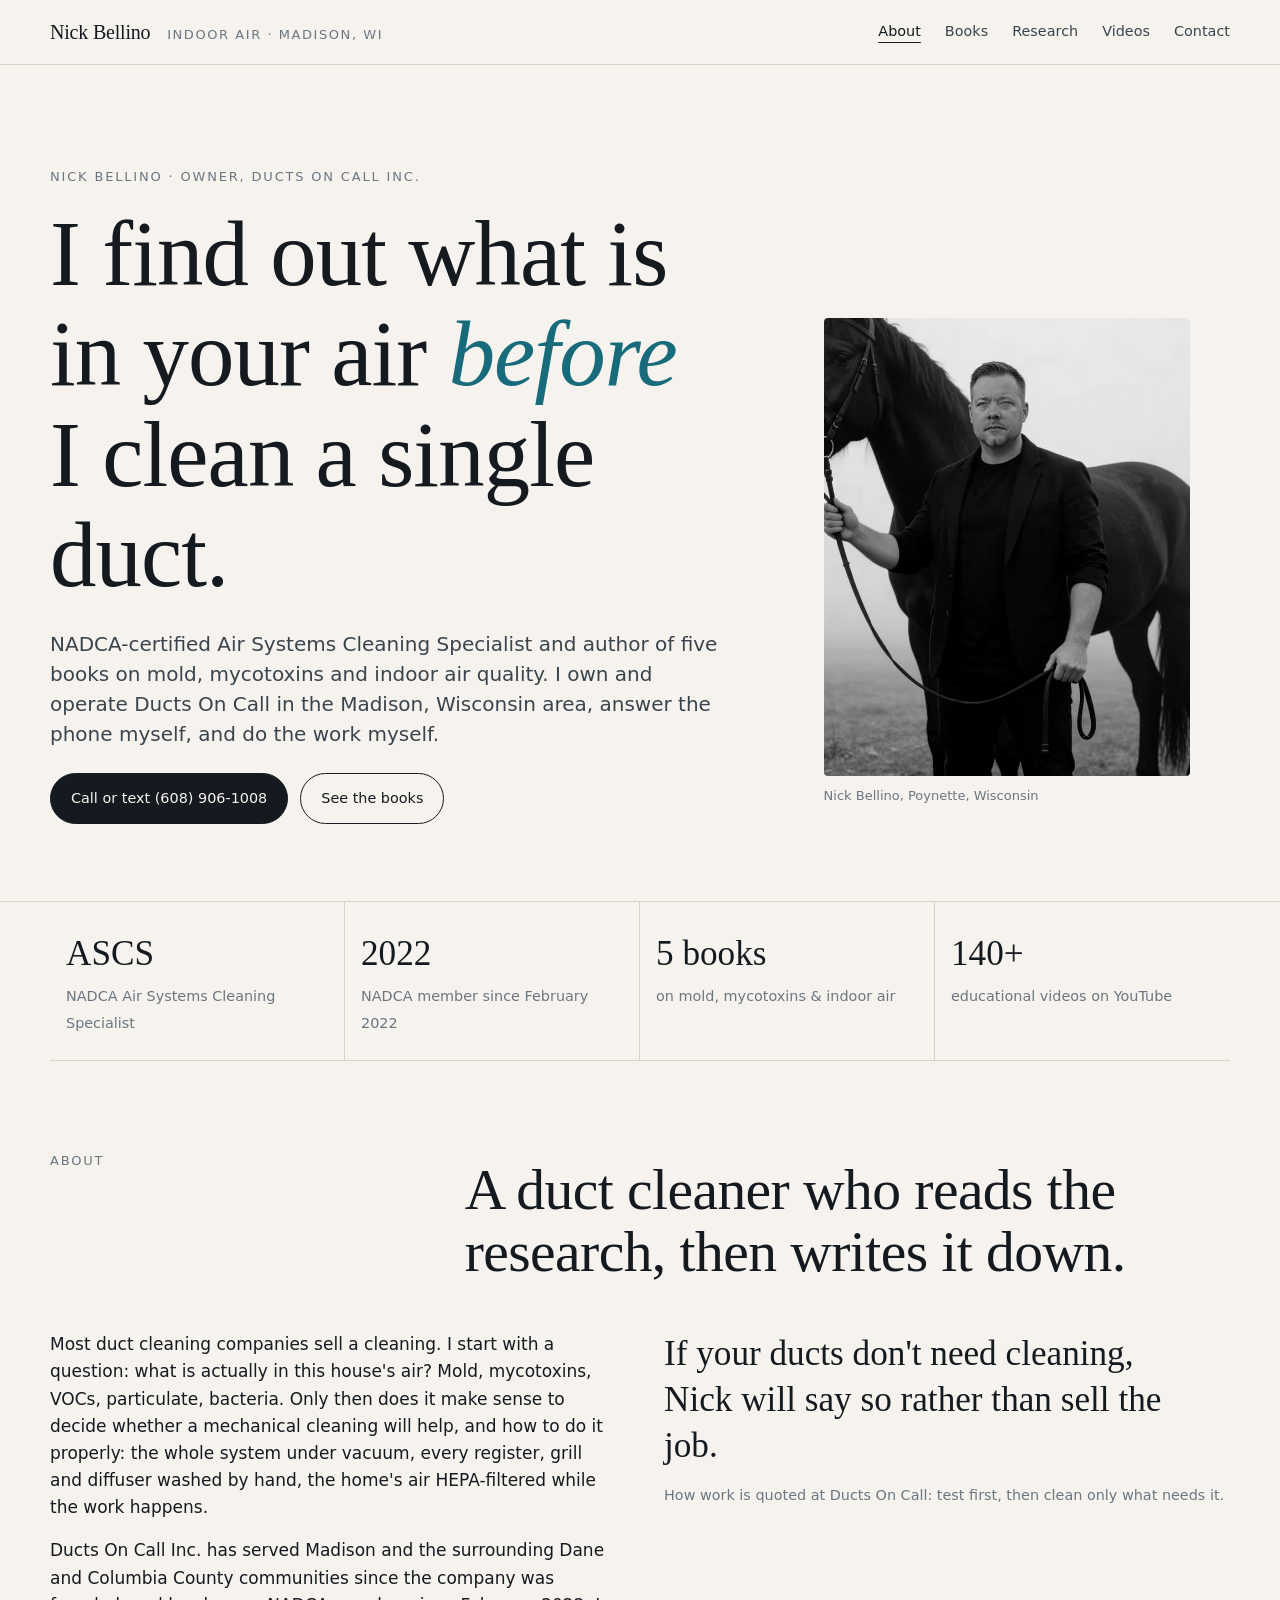
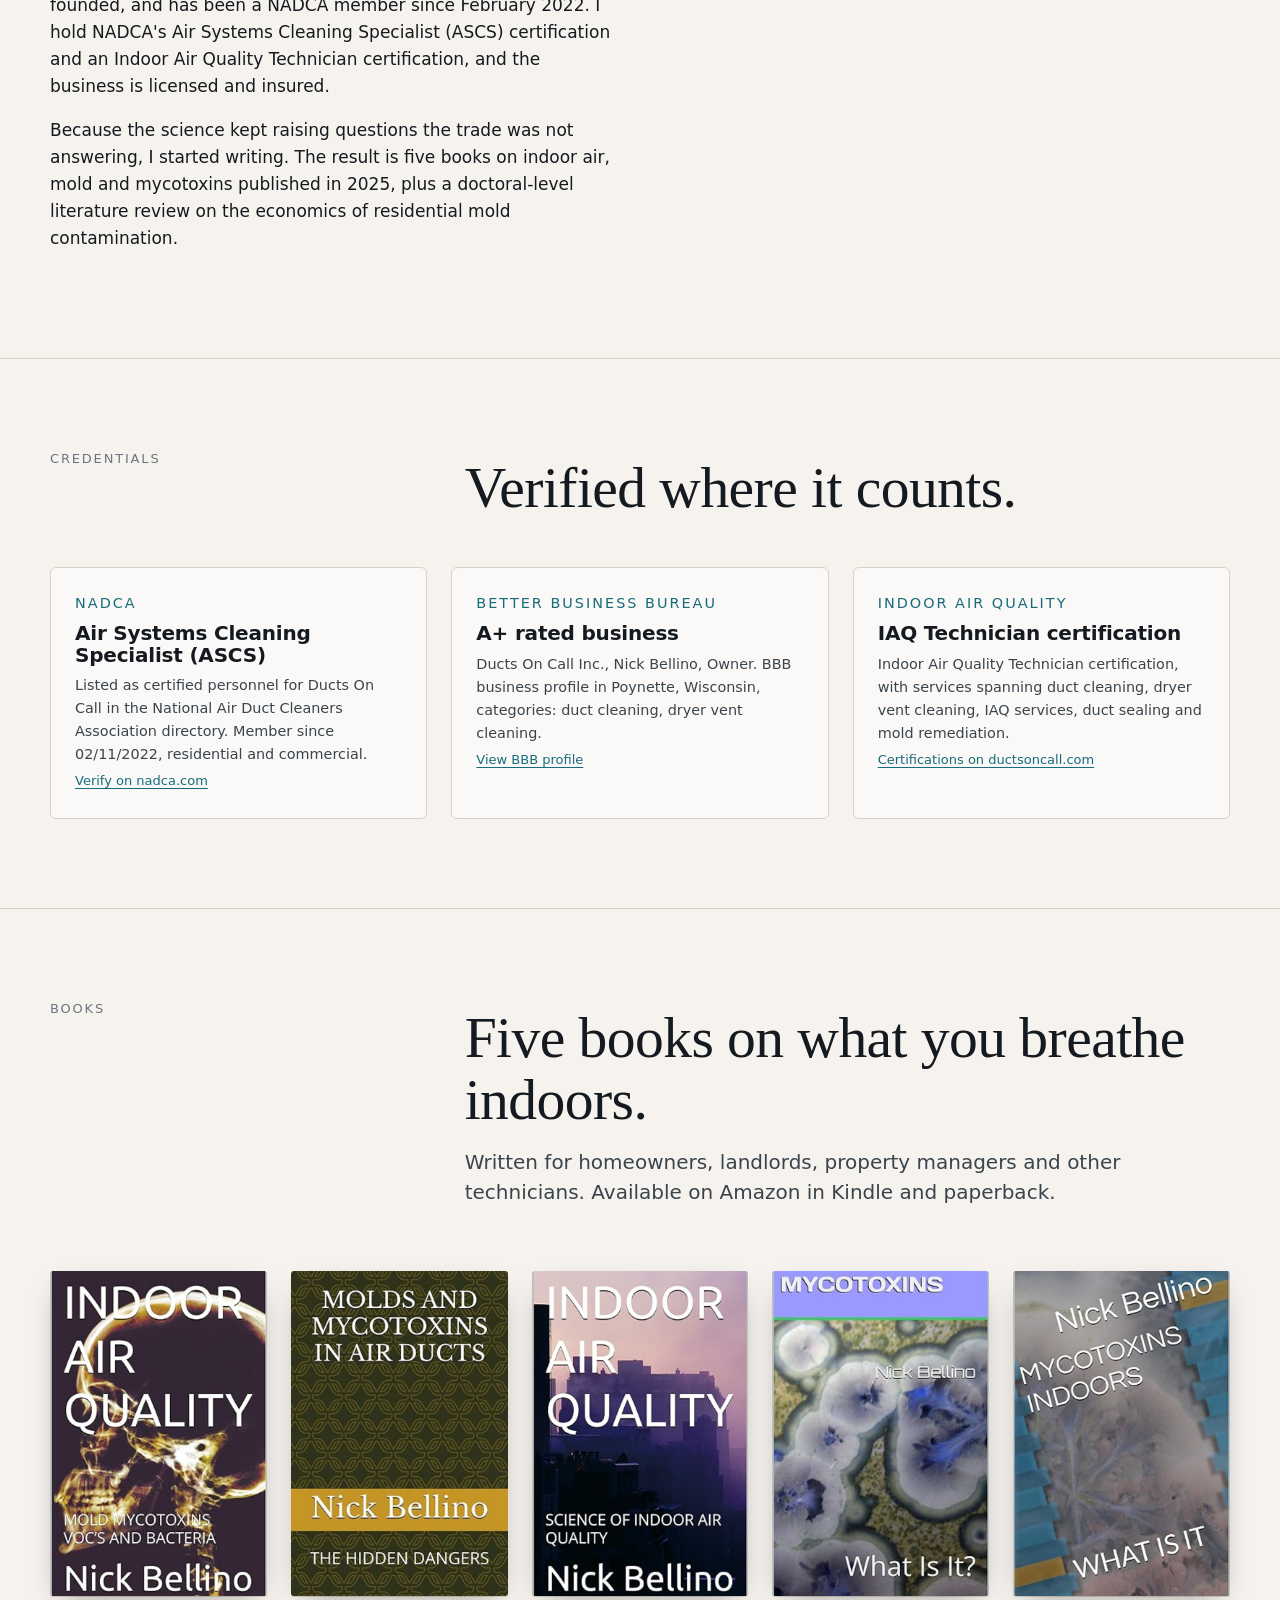
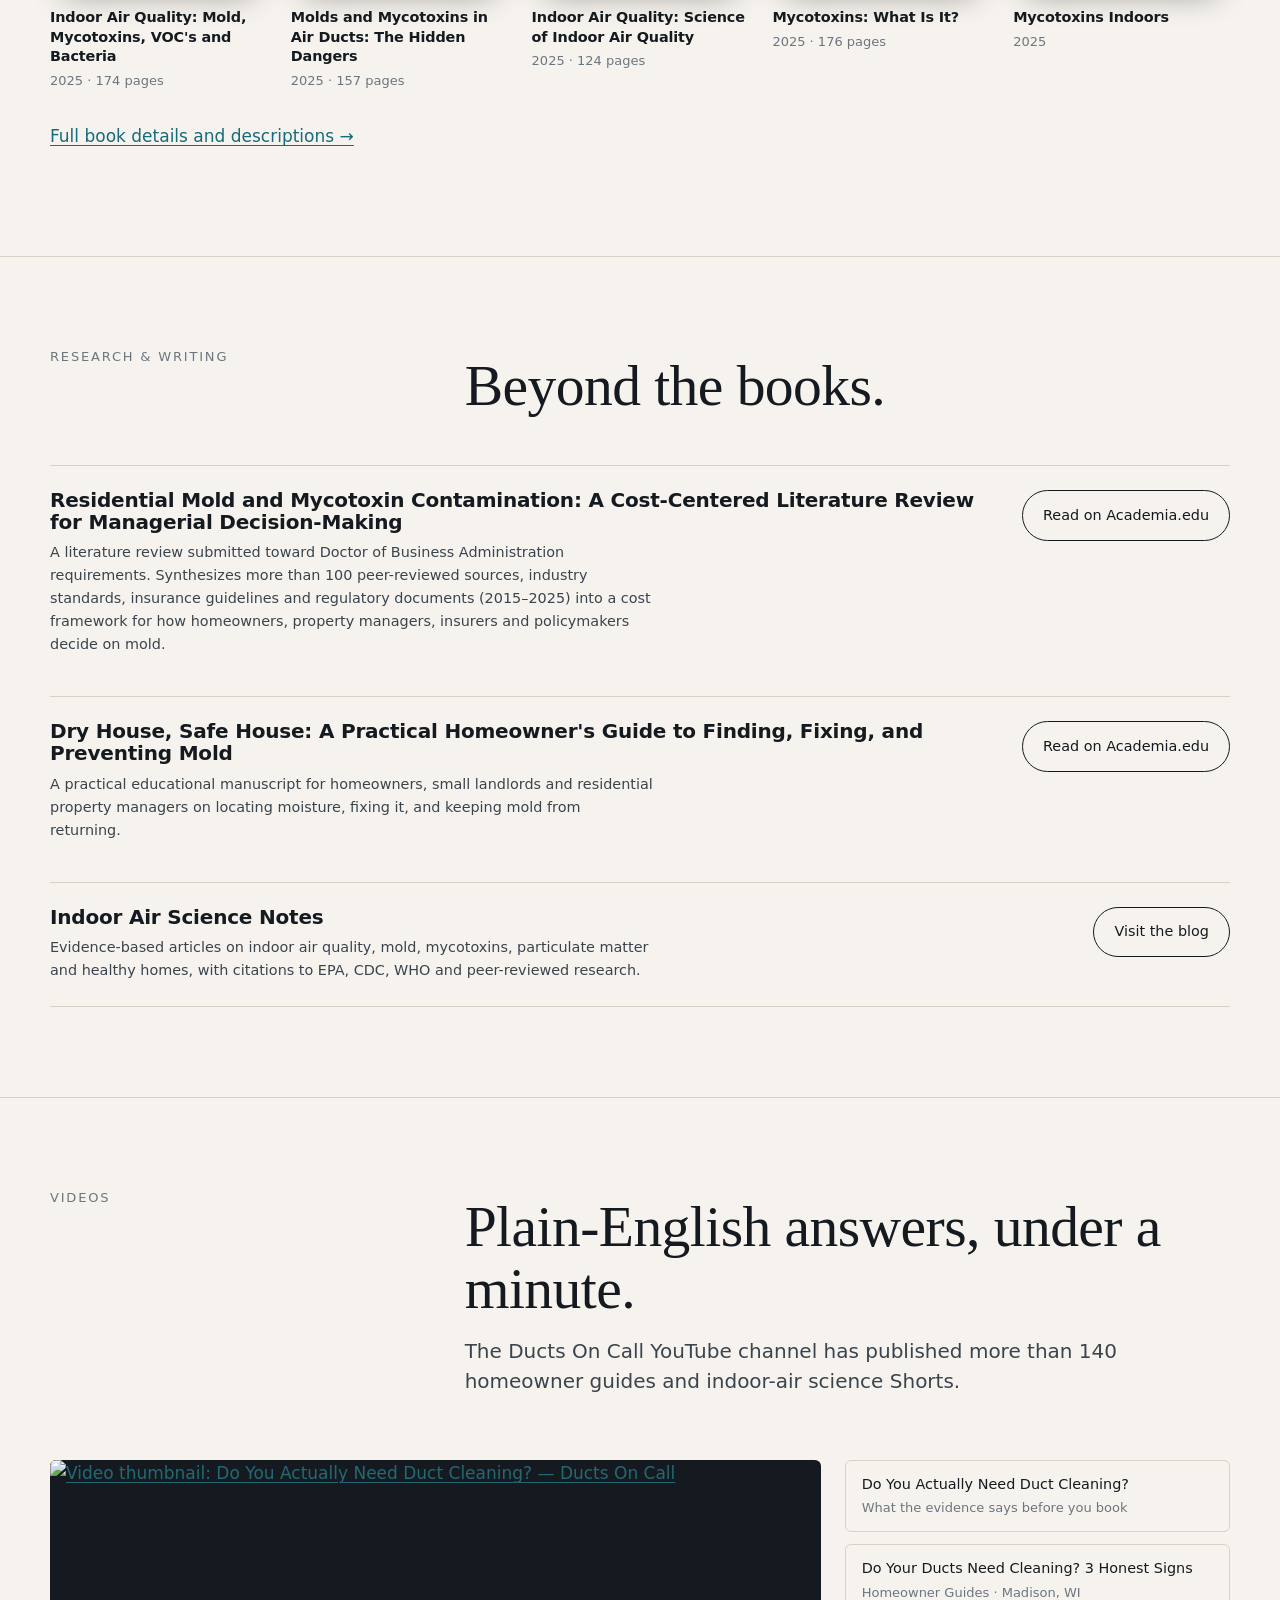
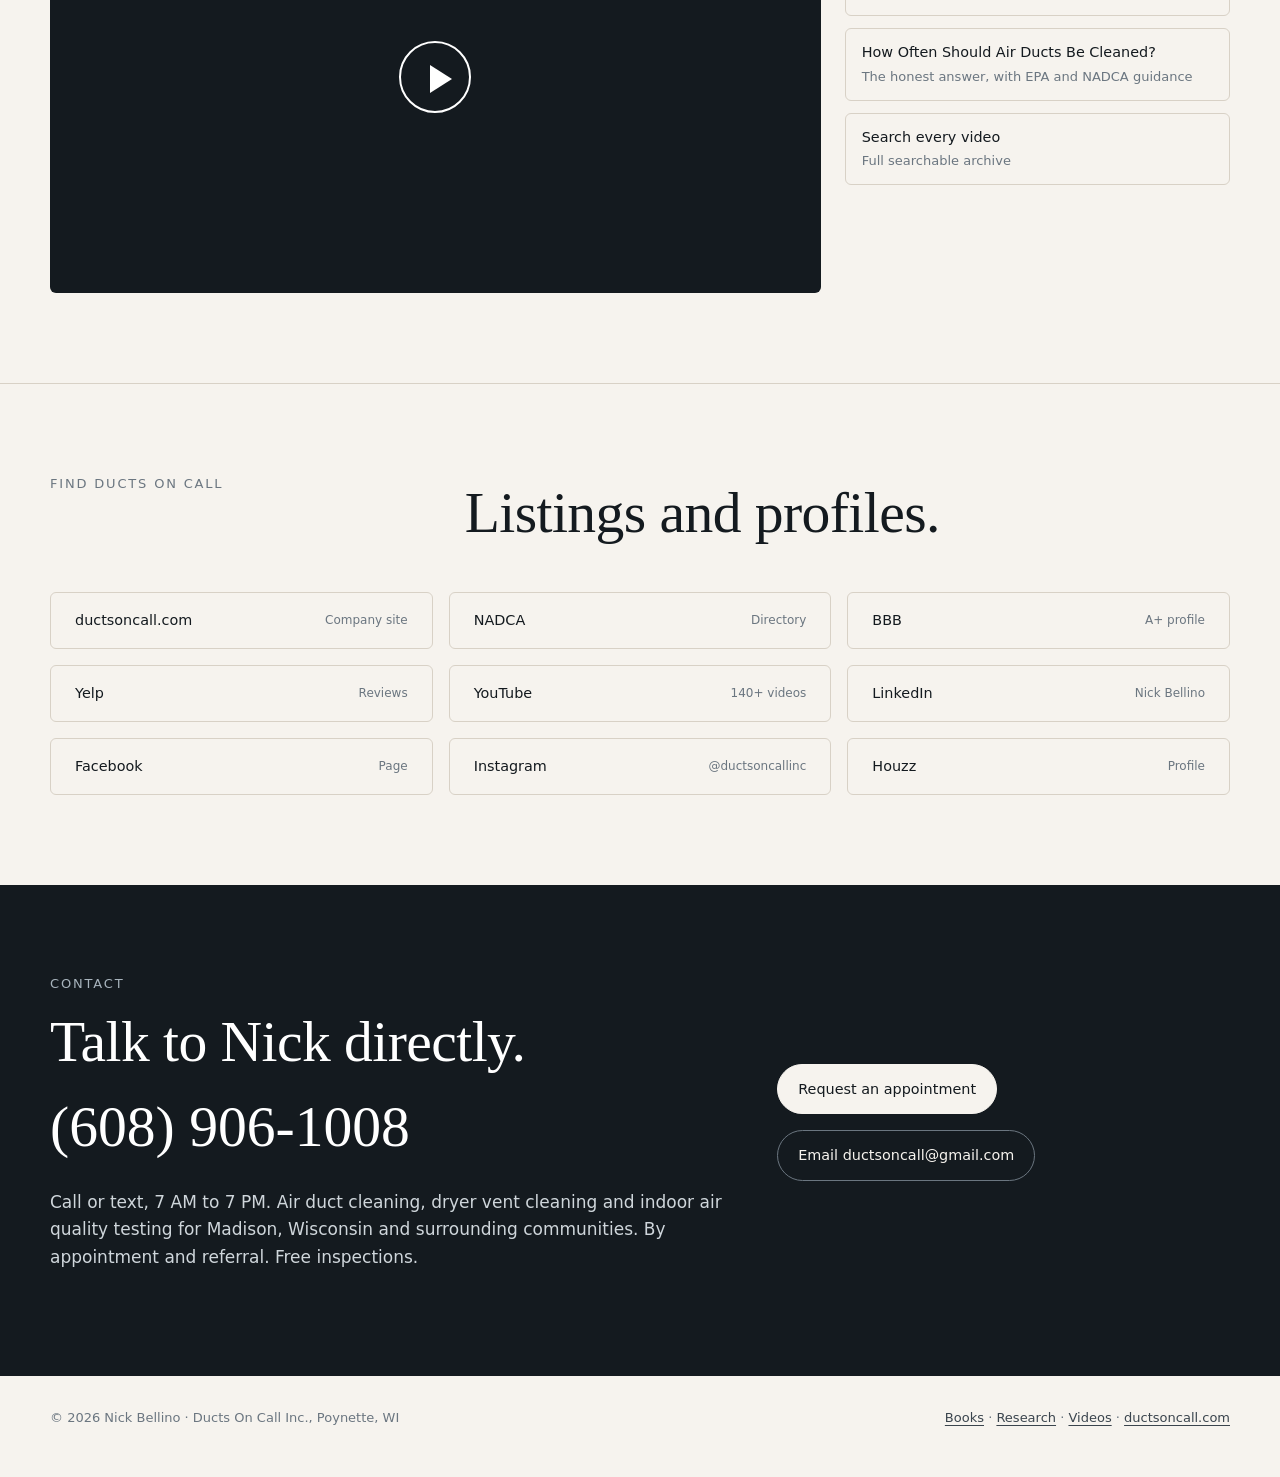
==== index.html @ b670400b "Nick Bellino authority site: bio, credentials, books, research, videos, Person/Book schema" ====
<!DOCTYPE html>
<html lang="en">
<head>
<meta charset="utf-8">
<meta name="viewport" content="width=device-width, initial-scale=1">
<title>Nick Bellino — NADCA-Certified Air Systems Cleaning Specialist, Author on Mold &amp; Indoor Air Quality | Madison, WI</title>
<meta name="description" content="Nick Bellino is the owner of Ducts On Call Inc. in the Madison, Wisconsin area, a NADCA ASCS-certified air systems cleaning specialist, and the author of five books on mold, mycotoxins and indoor air quality.">
<link rel="canonical" href="https://ductsoncall-hub.github.io/nick-bellino/">
<meta property="og:type" content="profile">
<meta property="og:title" content="Nick Bellino — Indoor Air Quality Specialist &amp; Author, Madison WI">
<meta property="og:description" content="Owner of Ducts On Call Inc., NADCA ASCS-certified, author of five books on mold, mycotoxins and indoor air quality.">
<meta property="og:image" content="https://ductsoncall-hub.github.io/nick-bellino/assets/nick-portrait.jpg">
<meta property="og:url" content="https://ductsoncall-hub.github.io/nick-bellino/">
<meta name="twitter:card" content="summary_large_image">
<link rel="icon" href="data:image/svg+xml,%3Csvg xmlns='http://www.w3.org/2000/svg' viewBox='0 0 32 32'%3E%3Crect width='32' height='32' rx='6' fill='%23141a1f'/%3E%3Ctext x='16' y='22' font-family='Georgia,serif' font-size='18' text-anchor='middle' fill='%23f6f3ee'%3ENB%3C/text%3E%3C/svg%3E">
<link rel="preload" as="image" href="./assets/nick-portrait.jpg">
<link href="https://api.fontshare.com/v2/css?f[]=erode@400,500&f[]=satoshi@400,500,700&display=swap" rel="stylesheet">
<link rel="stylesheet" href="./style.css">
<script type="application/ld+json">
{
  "@context": "https://schema.org",
  "@graph": [
    {
      "@type": "Person",
      "@id": "https://ductsoncall-hub.github.io/nick-bellino/#person",
      "name": "Nick Bellino",
      "alternateName": "Nicholas Bellino",
      "url": "https://ductsoncall-hub.github.io/nick-bellino/",
      "image": "https://ductsoncall-hub.github.io/nick-bellino/assets/nick-portrait.jpg",
      "jobTitle": "Owner, Indoor Air Specialist",
      "description": "NADCA ASCS-certified air systems cleaning specialist and author of five books on mold, mycotoxins and indoor air quality. Owner of Ducts On Call Inc., serving Madison, Wisconsin and surrounding areas.",
      "worksFor": { "@id": "https://ductsoncall-hub.github.io/nick-bellino/#business" },
      "telephone": "+1-608-906-1008",
      "address": { "@type": "PostalAddress", "addressLocality": "Poynette", "addressRegion": "WI", "postalCode": "53955", "addressCountry": "US" },
      "knowsAbout": ["Air duct cleaning", "Indoor air quality", "Mold", "Mycotoxins", "Dryer vent cleaning", "HVAC hygiene", "Volatile organic compounds"],
      "hasCredential": {
        "@type": "EducationalOccupationalCredential",
        "name": "Air Systems Cleaning Specialist (ASCS)",
        "credentialCategory": "certification",
        "recognizedBy": { "@type": "Organization", "name": "National Air Duct Cleaners Association (NADCA)", "url": "https://nadca.com/" }
      },
      "memberOf": { "@type": "Organization", "name": "National Air Duct Cleaners Association (NADCA)", "url": "https://nadca.com/find-a-professional/ducts-call" },
      "sameAs": [
        "https://www.linkedin.com/in/nick-bellino-65b2b2b1",
        "https://nadca.com/find-a-professional/ducts-call",
        "https://www.youtube.com/channel/UCAnxNY8XmPkzigamDoIeTow",
        "https://www.facebook.com/298866327432382",
        "https://www.instagram.com/ductsoncallinc",
        "https://www.tiktok.com/@ductsoncall",
        "https://www.x.com/ducts_on_call",
        "https://www.pinterest.com/Ductsoncall",
        "https://www.bbb.org/us/wi/poynette/profile/duct-cleaning/ducts-on-call-inc-0694-1000030177",
        "https://www.yelp.com/biz/ducts-on-call-sun-prairie-2",
        "https://www.houzz.com/pro/ducts_oncall",
        "https://ductsoncall.com/"
      ]
    },
    {
      "@type": "HomeAndConstructionBusiness",
      "@id": "https://ductsoncall-hub.github.io/nick-bellino/#business",
      "name": "Ducts On Call Inc.",
      "url": "https://ductsoncall.com/",
      "telephone": "+1-608-906-1008",
      "founder": { "@id": "https://ductsoncall-hub.github.io/nick-bellino/#person" },
      "address": { "@type": "PostalAddress", "streetAddress": "N3303 County Highway J", "addressLocality": "Poynette", "addressRegion": "WI", "postalCode": "53955", "addressCountry": "US" },
      "areaServed": ["Madison, WI", "Sun Prairie, WI", "Waunakee, WI", "Middleton, WI", "Verona, WI", "Fitchburg, WI", "DeForest, WI", "Poynette, WI", "Portage, WI", "Lodi, WI", "Dane County, WI", "Columbia County, WI"]
    },
    {
      "@type": "WebSite",
      "url": "https://ductsoncall-hub.github.io/nick-bellino/",
      "name": "Nick Bellino",
      "about": { "@id": "https://ductsoncall-hub.github.io/nick-bellino/#person" }
    }
  ]
}
</script>
</head>
<body>
<a class="skip" href="#main">Skip to content</a>
<header class="site-header">
  <div class="wrap">
    <a class="brand" href="./index.html">Nick Bellino <span>Indoor air · Madison, WI</span></a>
    <nav class="primary" aria-label="Primary">
      <a href="./index.html" aria-current="page">About</a>
      <a href="./books.html">Books</a>
      <a href="./research.html">Research</a>
      <a href="./videos.html">Videos</a>
      <a href="#contact">Contact</a>
    </nav>
  </div>
</header>

<main id="main">
<section class="hero">
  <div class="wrap grid">
    <div>
      <p class="eyebrow">Nick Bellino · Owner, Ducts On Call Inc.</p>
      <h1>I find out what is in your air <em>before</em> I clean a single duct.</h1>
      <p class="lede">NADCA-certified Air Systems Cleaning Specialist and author of five books on mold, mycotoxins and indoor air quality. I own and operate Ducts On Call in the Madison, Wisconsin area, answer the phone myself, and do the work myself.</p>
      <div class="actions">
        <a class="btn" href="tel:+16089061008">Call or text (608) 906-1008</a>
        <a class="btn ghost" href="./books.html">See the books</a>
      </div>
    </div>
    <figure class="portrait">
      <img src="./assets/nick-portrait.jpg" alt="Black and white portrait of Nick Bellino standing beside a horse in a foggy field" width="660" height="825">
      <figcaption>Nick Bellino, Poynette, Wisconsin</figcaption>
    </figure>
  </div>
</section>

<div class="wrap facts" aria-label="At a glance">
  <div><strong>ASCS</strong><span>NADCA Air Systems Cleaning Specialist</span></div>
  <div><strong>2022</strong><span>NADCA member since February 2022</span></div>
  <div><strong>5 books</strong><span>on mold, mycotoxins &amp; indoor air</span></div>
  <div><strong>140+</strong><span>educational videos on YouTube</span></div>
</div>

<section class="block" id="about">
  <div class="wrap">
    <div class="section-head">
      <p class="eyebrow">About</p>
      <h2>A duct cleaner who reads the research, then writes it down.</h2>
    </div>
    <div class="two">
      <div class="prose">
        <p>Most duct cleaning companies sell a cleaning. I start with a question: what is actually in this house's air? Mold, mycotoxins, VOCs, particulate, bacteria. Only then does it make sense to decide whether a mechanical cleaning will help, and how to do it properly: the whole system under vacuum, every register, grill and diffuser washed by hand, the home's air HEPA-filtered while the work happens.</p>
        <p>Ducts On Call Inc. has served Madison and the surrounding Dane and Columbia County communities since the company was founded, and has been a NADCA member since February 2022. I hold NADCA's Air Systems Cleaning Specialist (ASCS) certification and an Indoor Air Quality Technician certification, and the business is licensed and insured.</p>
        <p>Because the science kept raising questions the trade was not answering, I started writing. The result is five books on indoor air, mold and mycotoxins published in 2025, plus a doctoral-level literature review on the economics of residential mold contamination.</p>
      </div>
      <div>
        <p class="pull">If your ducts don't need cleaning, Nick will say so rather than sell the job.</p>
        <p class="small muted">How work is quoted at Ducts On Call: test first, then clean only what needs it.</p>
      </div>
    </div>
  </div>
</section>

<section class="block" id="credentials">
  <div class="wrap">
    <div class="section-head">
      <p class="eyebrow">Credentials</p>
      <h2>Verified where it counts.</h2>
    </div>
    <div class="creds">
      <article class="cred">
        <p class="eyebrow">NADCA</p>
        <h3>Air Systems Cleaning Specialist (ASCS)</h3>
        <p>Listed as certified personnel for Ducts On Call in the National Air Duct Cleaners Association directory. Member since 02/11/2022, residential and commercial.</p>
        <a href="https://nadca.com/find-a-professional/ducts-call" target="_blank" rel="noopener noreferrer">Verify on nadca.com</a>
      </article>
      <article class="cred">
        <p class="eyebrow">Better Business Bureau</p>
        <h3>A+ rated business</h3>
        <p>Ducts On Call Inc., Nick Bellino, Owner. BBB business profile in Poynette, Wisconsin, categories: duct cleaning, dryer vent cleaning.</p>
        <a href="https://www.bbb.org/us/wi/poynette/profile/duct-cleaning/ducts-on-call-inc-0694-1000030177" target="_blank" rel="noopener noreferrer">View BBB profile</a>
      </article>
      <article class="cred">
        <p class="eyebrow">Indoor air quality</p>
        <h3>IAQ Technician certification</h3>
        <p>Indoor Air Quality Technician certification, with services spanning duct cleaning, dryer vent cleaning, IAQ services, duct sealing and mold remediation.</p>
        <a href="https://ductsoncall.com/nadca-certified" target="_blank" rel="noopener noreferrer">Certifications on ductsoncall.com</a>
      </article>
    </div>
  </div>
</section>

<section class="block" id="books">
  <div class="wrap">
    <div class="section-head">
      <p class="eyebrow">Books</p>
      <div>
        <h2>Five books on what you breathe indoors.</h2>
        <p class="lede" style="margin-top:1rem">Written for homeowners, landlords, property managers and other technicians. Available on Amazon in Kindle and paperback.</p>
      </div>
    </div>
    <div class="books">
      <a class="book" href="https://a.co/d/gK4DMKq" target="_blank" rel="noopener noreferrer">
        <img src="./assets/cover-iaq-mold.jpg" alt="Cover of Indoor Air Quality: Mold, Mycotoxins, VOC's and Bacteria by Nick Bellino" width="328" height="522" loading="lazy">
        <h3>Indoor Air Quality: Mold, Mycotoxins, VOC's and Bacteria</h3>
        <p>2025 · 174 pages</p>
      </a>
      <a class="book" href="https://a.co/d/d6XJZ6S" target="_blank" rel="noopener noreferrer">
        <img src="./assets/cover-air-ducts.jpg" alt="Cover of Molds and Mycotoxins in Air Ducts: The Hidden Dangers by Nick Bellino" width="348" height="522" loading="lazy">
        <h3>Molds and Mycotoxins in Air Ducts: The Hidden Dangers</h3>
        <p>2025 · 157 pages</p>
      </a>
      <a class="book" href="https://a.co/d/bsEXqNC" target="_blank" rel="noopener noreferrer">
        <img src="./assets/cover-iaq-science.jpg" alt="Cover of Indoor Air Quality: Science of Indoor Air Quality by Nick Bellino" width="328" height="522" loading="lazy">
        <h3>Indoor Air Quality: Science of Indoor Air Quality</h3>
        <p>2025 · 124 pages</p>
      </a>
      <a class="book" href="https://a.co/d/fYZOW5f" target="_blank" rel="noopener noreferrer">
        <img src="./assets/cover-mycotoxins.jpg" alt="Cover of Mycotoxins: What Is It? by Nick Bellino" width="328" height="522" loading="lazy">
        <h3>Mycotoxins: What Is It?</h3>
        <p>2025 · 176 pages</p>
      </a>
      <a class="book" href="https://a.co/d/6GN9wN9" target="_blank" rel="noopener noreferrer">
        <img src="./assets/cover-mycotoxins-indoors.jpg" alt="Cover of Mycotoxins Indoors by Nick Bellino" width="328" height="522" loading="lazy">
        <h3>Mycotoxins Indoors</h3>
        <p>2025</p>
      </a>
    </div>
    <p style="margin-top:2rem"><a href="./books.html">Full book details and descriptions →</a></p>
  </div>
</section>

<section class="block" id="research">
  <div class="wrap">
    <div class="section-head">
      <p class="eyebrow">Research &amp; writing</p>
      <h2>Beyond the books.</h2>
    </div>
    <div class="papers">
      <article class="paper">
        <div>
          <h3>Residential Mold and Mycotoxin Contamination: A Cost-Centered Literature Review for Managerial Decision-Making</h3>
          <p>A literature review submitted toward Doctor of Business Administration requirements. Synthesizes more than 100 peer-reviewed sources, industry standards, insurance guidelines and regulatory documents (2015–2025) into a cost framework for how homeowners, property managers, insurers and policymakers decide on mold.</p>
        </div>
        <a class="btn ghost" href="https://www.academia.edu/146208519/[base64]" target="_blank" rel="noopener noreferrer">Read on Academia.edu</a>
      </article>
      <article class="paper">
        <div>
          <h3>Dry House, Safe House: A Practical Homeowner's Guide to Finding, Fixing, and Preventing Mold</h3>
          <p>A practical educational manuscript for homeowners, small landlords and residential property managers on locating moisture, fixing it, and keeping mold from returning.</p>
        </div>
        <a class="btn ghost" href="https://www.academia.edu/165429363/Dry_house_safe_house_kdp_manuscript_v3_copy_copy" target="_blank" rel="noopener noreferrer">Read on Academia.edu</a>
      </article>
      <article class="paper">
        <div>
          <h3>Indoor Air Science Notes</h3>
          <p>Evidence-based articles on indoor air quality, mold, mycotoxins, particulate matter and healthy homes, with citations to EPA, CDC, WHO and peer-reviewed research.</p>
        </div>
        <a class="btn ghost" href="https://ductsoncall-hub.github.io/" target="_blank" rel="noopener noreferrer">Visit the blog</a>
      </article>
    </div>
  </div>
</section>

<section class="block" id="videos">
  <div class="wrap">
    <div class="section-head">
      <p class="eyebrow">Videos</p>
      <div>
        <h2>Plain-English answers, under a minute.</h2>
        <p class="lede" style="margin-top:1rem">The Ducts On Call YouTube channel has published more than 140 homeowner guides and indoor-air science Shorts.</p>
      </div>
    </div>
    <div class="video-grid">
      <a class="video-frame video-thumb" href="https://www.youtube.com/watch?v=sPtU5-1BxKY" target="_blank" rel="noopener noreferrer" aria-label="Watch on YouTube: Do You Actually Need Duct Cleaning? — Ducts On Call">
        <img src="https://i.ytimg.com/vi/sPtU5-1BxKY/hqdefault.jpg" alt="Video thumbnail: Do You Actually Need Duct Cleaning? — Ducts On Call" width="480" height="360" loading="lazy">
        <span class="play" aria-hidden="true"></span>
      </a>
      <div class="video-list">
        <a href="https://www.youtube.com/watch?v=sPtU5-1BxKY" target="_blank" rel="noopener noreferrer">Do You Actually Need Duct Cleaning?<span>What the evidence says before you book</span></a>
        <a href="https://www.youtube.com/watch?v=fvYT0PLQpus" target="_blank" rel="noopener noreferrer">Do Your Ducts Need Cleaning? 3 Honest Signs<span>Homeowner Guides · Madison, WI</span></a>
        <a href="https://www.youtube.com/watch?v=3Z5fJkbcFu0" target="_blank" rel="noopener noreferrer">How Often Should Air Ducts Be Cleaned?<span>The honest answer, with EPA and NADCA guidance</span></a>
        <a href="https://ductsoncall-hub.github.io/ductsoncall-videos/" target="_blank" rel="noopener noreferrer">Search every video<span>Full searchable archive</span></a>
      </div>
    </div>
  </div>
</section>

<section class="block" id="listings">
  <div class="wrap">
    <div class="section-head">
      <p class="eyebrow">Find Ducts On Call</p>
      <h2>Listings and profiles.</h2>
    </div>
    <div class="listings">
      <a href="https://ductsoncall.com/" target="_blank" rel="noopener noreferrer">ductsoncall.com <small>Company site</small></a>
      <a href="https://nadca.com/find-a-professional/ducts-call" target="_blank" rel="noopener noreferrer">NADCA <small>Directory</small></a>
      <a href="https://www.bbb.org/us/wi/poynette/profile/duct-cleaning/ducts-on-call-inc-0694-1000030177" target="_blank" rel="noopener noreferrer">BBB <small>A+ profile</small></a>
      <a href="https://www.yelp.com/biz/ducts-on-call-sun-prairie-2" target="_blank" rel="noopener noreferrer">Yelp <small>Reviews</small></a>
      <a href="https://www.youtube.com/channel/UCAnxNY8XmPkzigamDoIeTow" target="_blank" rel="noopener noreferrer">YouTube <small>140+ videos</small></a>
      <a href="https://www.linkedin.com/in/nick-bellino-65b2b2b1" target="_blank" rel="noopener noreferrer">LinkedIn <small>Nick Bellino</small></a>
      <a href="https://www.facebook.com/298866327432382" target="_blank" rel="noopener noreferrer">Facebook <small>Page</small></a>
      <a href="https://www.instagram.com/ductsoncallinc" target="_blank" rel="noopener noreferrer">Instagram <small>@ductsoncallinc</small></a>
      <a href="https://www.houzz.com/pro/ducts_oncall" target="_blank" rel="noopener noreferrer">Houzz <small>Profile</small></a>
    </div>
  </div>
</section>
</main>

<section class="band" id="contact">
  <div class="wrap grid">
    <div>
      <p class="eyebrow">Contact</p>
      <h2>Talk to Nick directly.</h2>
      <a class="phone" href="tel:+16089061008">(608) 906-1008</a>
      <p>Call or text, 7 AM to 7 PM. Air duct cleaning, dryer vent cleaning and indoor air quality testing for Madison, Wisconsin and surrounding communities. By appointment and referral. Free inspections.</p>
    </div>
    <div>
      <p><a class="btn" href="https://ductsoncall.com/get-in-touch" target="_blank" rel="noopener noreferrer">Request an appointment</a></p>
      <p><a class="btn ghost" href="mailto:ductsoncall@gmail.com">Email ductsoncall@gmail.com</a></p>
    </div>
  </div>
</section>

<footer class="site-footer">
  <div class="wrap">
    <span>© 2026 Nick Bellino · Ducts On Call Inc., Poynette, WI</span>
    <span><a href="./books.html">Books</a> · <a href="./research.html">Research</a> · <a href="./videos.html">Videos</a> · <a href="https://ductsoncall.com/" target="_blank" rel="noopener noreferrer">ductsoncall.com</a></span>
  </div>
</footer>
</body>
</html>
---- style.css ----
/* Nick Bellino — authority site. Monochrome editorial, paper surface, one teal accent. */
:root {
  --paper: #f6f3ee;
  --paper-2: #ece7df;
  --ink: #141a1f;
  --ink-2: #3a444d;
  --ink-3: #6b7680;
  --line: #d8d1c6;
  --accent: #176b7a;
  --accent-ink: #0f4f5b;
  --font-display: 'Erode', 'Georgia', serif;
  --font-body: 'Satoshi', 'Inter', system-ui, sans-serif;
  --text-xs: 0.8125rem;
  --text-sm: 0.9rem;
  --text-base: 1.0625rem;
  --text-lg: 1.25rem;
  --text-xl: clamp(1.6rem, 1.2rem + 1.4vw, 2.2rem);
  --text-2xl: clamp(2.2rem, 1.6rem + 2.6vw, 3.6rem);
  --text-hero: clamp(2.8rem, 1.8rem + 5vw, 6rem);
  --s1: .25rem; --s2: .5rem; --s3: .75rem; --s4: 1rem; --s6: 1.5rem; --s8: 2rem; --s12: 3rem; --s16: 4rem; --s24: 6rem;
  --max: 1180px;
  --measure: 66ch;
}
* { box-sizing: border-box; }
html { scroll-behavior: smooth; }
body {
  margin: 0; background: var(--paper); color: var(--ink);
  font-family: var(--font-body); font-size: var(--text-base); line-height: 1.6;
  -webkit-font-smoothing: antialiased;
}
img { max-width: 100%; height: auto; display: block; }
a { color: var(--accent); text-decoration-thickness: 1px; text-underline-offset: 3px; }
a:hover { color: var(--accent-ink); }
h1, h2, h3 { font-family: var(--font-display); font-weight: 500; line-height: 1.08; margin: 0; letter-spacing: -0.01em; }
h1 { font-size: var(--text-hero); }
h2 { font-size: var(--text-2xl); }
h3 { font-size: var(--text-xl); }
p { margin: 0 0 var(--s4); }
.wrap { width: min(var(--max), 100% - 2.5rem); margin-inline: auto; }
.eyebrow { font-size: var(--text-xs); letter-spacing: .14em; text-transform: uppercase; color: var(--ink-3); font-weight: 500; }
.lede { font-size: var(--text-lg); line-height: 1.5; color: var(--ink-2); max-width: var(--measure); }
.muted { color: var(--ink-3); }
.small { font-size: var(--text-sm); }
.btn {
  display: inline-flex; align-items: center; gap: .5rem; padding: .8rem 1.25rem; border-radius: 999px;
  background: var(--ink); color: var(--paper); font-weight: 500; font-size: var(--text-sm); text-decoration: none;
  border: 1px solid var(--ink); transition: background .2s, color .2s;
}
.btn:hover { background: var(--accent); border-color: var(--accent); color: #fff; }
.btn.ghost { background: transparent; color: var(--ink); }
.btn.ghost:hover { background: var(--ink); color: var(--paper); }

/* Header */
.site-header { position: sticky; top: 0; z-index: 10; background: color-mix(in srgb, var(--paper) 88%, transparent); backdrop-filter: blur(10px); border-bottom: 1px solid var(--line); }
.site-header .wrap { display: flex; align-items: center; justify-content: space-between; height: 64px; }
.brand { font-family: var(--font-display); font-size: 1.25rem; color: var(--ink); text-decoration: none; letter-spacing: -0.01em; }
.brand span { color: var(--ink-3); font-family: var(--font-body); font-size: var(--text-xs); letter-spacing: .12em; text-transform: uppercase; margin-left: .75rem; }
nav.primary { display: flex; gap: 1.5rem; }
nav.primary a { color: var(--ink-2); text-decoration: none; font-size: var(--text-sm); font-weight: 500; }
nav.primary a[aria-current="page"], nav.primary a:hover { color: var(--ink); text-decoration: underline; text-underline-offset: 6px; }
.nav-toggle { display: none; }
@media (max-width: 720px) {
  .site-header .wrap { height: auto; min-height: 60px; flex-wrap: wrap; padding-block: .5rem; }
  .brand span { display: none; }
  nav.primary { width: 100%; gap: 1rem; flex-wrap: wrap; padding-bottom: .5rem; }
}

/* Hero */
.hero { padding: clamp(3rem, 8vw, 7rem) 0 clamp(2.5rem, 6vw, 5rem); border-bottom: 1px solid var(--line); }
.hero .grid { display: grid; grid-template-columns: 1.2fr .8fr; gap: clamp(2rem, 5vw, 5rem); align-items: end; }
.hero h1 { margin: var(--s4) 0 var(--s6); }
.hero h1 em { font-style: italic; color: var(--accent); }
.hero .portrait { position: relative; }
.hero .portrait img { border-radius: 4px; filter: grayscale(1) contrast(1.05); aspect-ratio: 4/5; object-fit: cover; width: 100%; }
.hero .portrait figcaption { margin-top: .6rem; font-size: var(--text-xs); color: var(--ink-3); }
.hero .actions { display: flex; gap: .75rem; flex-wrap: wrap; margin-top: var(--s6); }
@media (max-width: 860px) { .hero .grid { grid-template-columns: 1fr; } .hero .portrait { max-width: 420px; } }

/* Fact strip */
.facts { display: grid; grid-template-columns: repeat(4, 1fr); border-bottom: 1px solid var(--line); }
.facts > div { padding: var(--s6) var(--s4); border-right: 1px solid var(--line); }
.facts > div:last-child { border-right: 0; }
.facts strong { display: block; font-family: var(--font-display); font-size: var(--text-xl); font-weight: 500; }
.facts span { font-size: var(--text-sm); color: var(--ink-3); }
@media (max-width: 860px) { .facts { grid-template-columns: repeat(2, 1fr); } .facts > div:nth-child(2) { border-right: 0; } .facts > div:nth-child(-n+2) { border-bottom: 1px solid var(--line); } }

/* Sections */
section.block { padding: clamp(3rem, 7vw, 6rem) 0; }
section.block + section.block { border-top: 1px solid var(--line); }
.section-head { display: grid; grid-template-columns: 1fr 2fr; gap: var(--s8); margin-bottom: var(--s12); align-items: start; }
.section-head h2 { margin-top: var(--s2); }
@media (max-width: 860px) { .section-head { grid-template-columns: 1fr; gap: var(--s4); } }

/* Books */
.books { display: grid; grid-template-columns: repeat(5, 1fr); gap: var(--s6); }
.book { text-decoration: none; color: inherit; }
.book img { aspect-ratio: 2/3; object-fit: cover; border-radius: 3px; box-shadow: 0 10px 30px -14px rgba(0,0,0,.45), 0 1px 0 var(--line); transition: transform .25s; background: var(--paper-2); }
.book:hover img { transform: translateY(-4px); }
.book h3 { font-family: var(--font-body); font-size: var(--text-sm); font-weight: 600; margin: var(--s3) 0 var(--s1); line-height: 1.35; }
.book p { font-size: var(--text-xs); color: var(--ink-3); margin: 0; }
@media (max-width: 1000px) { .books { grid-template-columns: repeat(3, 1fr); } }
@media (max-width: 600px) { .books { grid-template-columns: repeat(2, 1fr); gap: var(--s4); } }

/* Book detail list */
.book-list { display: grid; gap: var(--s8); }
.book-row { display: grid; grid-template-columns: 180px 1fr; gap: var(--s8); padding-bottom: var(--s8); border-bottom: 1px solid var(--line); }
.book-row:last-child { border-bottom: 0; }
.book-row img { border-radius: 3px; box-shadow: 0 10px 30px -14px rgba(0,0,0,.45); }
.book-row h3 { font-size: var(--text-xl); }
.book-row dl { display: grid; grid-template-columns: auto 1fr; gap: .25rem 1rem; font-size: var(--text-sm); margin: var(--s4) 0; }
.book-row dt { color: var(--ink-3); }
.book-row dd { margin: 0; }
@media (max-width: 640px) { .book-row { grid-template-columns: 1fr; } .book-row img { max-width: 180px; } }

/* Credentials */
.creds { display: grid; grid-template-columns: repeat(3, 1fr); gap: var(--s6); }
.cred { padding: var(--s6); border: 1px solid var(--line); border-radius: 6px; background: #fff8; }
.cred .eyebrow { color: var(--accent); }
.cred h3 { font-family: var(--font-body); font-size: var(--text-lg); font-weight: 600; margin: var(--s2) 0 var(--s2); }
.cred p { font-size: var(--text-sm); color: var(--ink-2); margin: 0; }
.cred a { font-size: var(--text-xs); }
@media (max-width: 860px) { .creds { grid-template-columns: 1fr; } }

/* Pull quote */
.pull { font-family: var(--font-display); font-size: var(--text-xl); line-height: 1.3; max-width: 30ch; margin: 0; color: var(--ink); }
.pull + .small { margin-top: var(--s4); }

/* Two-col prose */
.two { display: grid; grid-template-columns: 1fr 1fr; gap: var(--s12); }
.two .prose { max-width: var(--measure); }
@media (max-width: 860px) { .two { grid-template-columns: 1fr; gap: var(--s6); } }

/* Research */
.papers { display: grid; gap: var(--s4); }
.paper { display: grid; grid-template-columns: 1fr auto; gap: var(--s6); padding: var(--s6) 0; border-top: 1px solid var(--line); align-items: start; }
.paper:last-child { border-bottom: 1px solid var(--line); }
.paper h3 { font-family: var(--font-body); font-size: var(--text-lg); font-weight: 600; margin-bottom: var(--s2); }
.paper p { font-size: var(--text-sm); color: var(--ink-2); margin: 0; max-width: var(--measure); }
@media (max-width: 640px) { .paper { grid-template-columns: 1fr; } }

/* Videos */
.video-grid { display: grid; grid-template-columns: 2fr 1fr; gap: var(--s6); }
.video-frame { aspect-ratio: 16/9; width: 100%; border: 0; border-radius: 6px; background: var(--ink); }
.video-list { display: grid; gap: var(--s3); align-content: start; }
.video-list a { display: block; padding: var(--s3) var(--s4); border: 1px solid var(--line); border-radius: 6px; text-decoration: none; color: var(--ink); font-size: var(--text-sm); }
.video-list a:hover { background: var(--paper-2); }
.video-list a span { display: block; font-size: var(--text-xs); color: var(--ink-3); margin-top: .15rem; }
@media (max-width: 860px) { .video-grid { grid-template-columns: 1fr; } }

/* Listings */
.listings { display: grid; grid-template-columns: repeat(3, 1fr); gap: var(--s4); }
.listings a { display: flex; justify-content: space-between; align-items: center; padding: var(--s4) var(--s6); border: 1px solid var(--line); border-radius: 6px; text-decoration: none; color: var(--ink); font-size: var(--text-sm); font-weight: 500; }
.listings a:hover { background: var(--paper-2); }
.listings a small { color: var(--ink-3); font-weight: 400; }
@media (max-width: 860px) { .listings { grid-template-columns: 1fr 1fr; } }
@media (max-width: 560px) { .listings { grid-template-columns: 1fr; } }

/* Contact band */
.band { background: var(--ink); color: var(--paper); padding: clamp(3rem, 7vw, 6rem) 0; }
.band h2 { color: #fff; }
.band .eyebrow { color: #a8b4bd; }
.band p { color: #cfd6db; }
.band a { color: #fff; }
.band .btn { background: var(--paper); color: var(--ink); border-color: var(--paper); }
.band .btn:hover { background: var(--accent); color: #fff; border-color: var(--accent); }
.band .btn.ghost { background: transparent; color: var(--paper); border-color: #6b7680; }
.band .grid { display: grid; grid-template-columns: 1.2fr .8fr; gap: var(--s12); align-items: center; }
.band .phone { font-family: var(--font-display); font-size: var(--text-2xl); text-decoration: none; display: block; margin: var(--s2) 0 var(--s4); }
@media (max-width: 860px) { .band .grid { grid-template-columns: 1fr; } }

/* Footer */
footer.site-footer { padding: var(--s8) 0 var(--s12); font-size: var(--text-xs); color: var(--ink-3); }
footer .wrap { display: flex; flex-wrap: wrap; gap: var(--s4) var(--s8); justify-content: space-between; }
footer a { color: var(--ink-2); }

/* Interior page heads */
.page-head { padding: clamp(3rem, 7vw, 6rem) 0 clamp(2rem, 4vw, 3rem); border-bottom: 1px solid var(--line); }
.page-head h1 { font-size: var(--text-2xl); margin: var(--s3) 0 var(--s4); }
.note { padding: var(--s4) var(--s6); border-left: 3px solid var(--accent); background: #fff8; font-size: var(--text-sm); color: var(--ink-2); max-width: var(--measure); }
.skip { position: absolute; left: -999px; } .skip:focus { left: 1rem; top: 1rem; background: #fff; padding: .5rem 1rem; z-index: 100; }

.video-thumb { position: relative; display: block; overflow: hidden; }
.video-thumb img { width: 100%; height: 100%; object-fit: cover; filter: grayscale(.2); transition: transform .3s; }
.video-thumb:hover img { transform: scale(1.03); }
.video-thumb .play { position: absolute; inset: 0; margin: auto; width: 72px; height: 72px; border-radius: 50%; background: rgba(20,26,31,.85); border: 2px solid #fff; }
.video-thumb .play::after { content: ""; position: absolute; left: 29px; top: 22px; border-left: 22px solid #fff; border-top: 14px solid transparent; border-bottom: 14px solid transparent; }
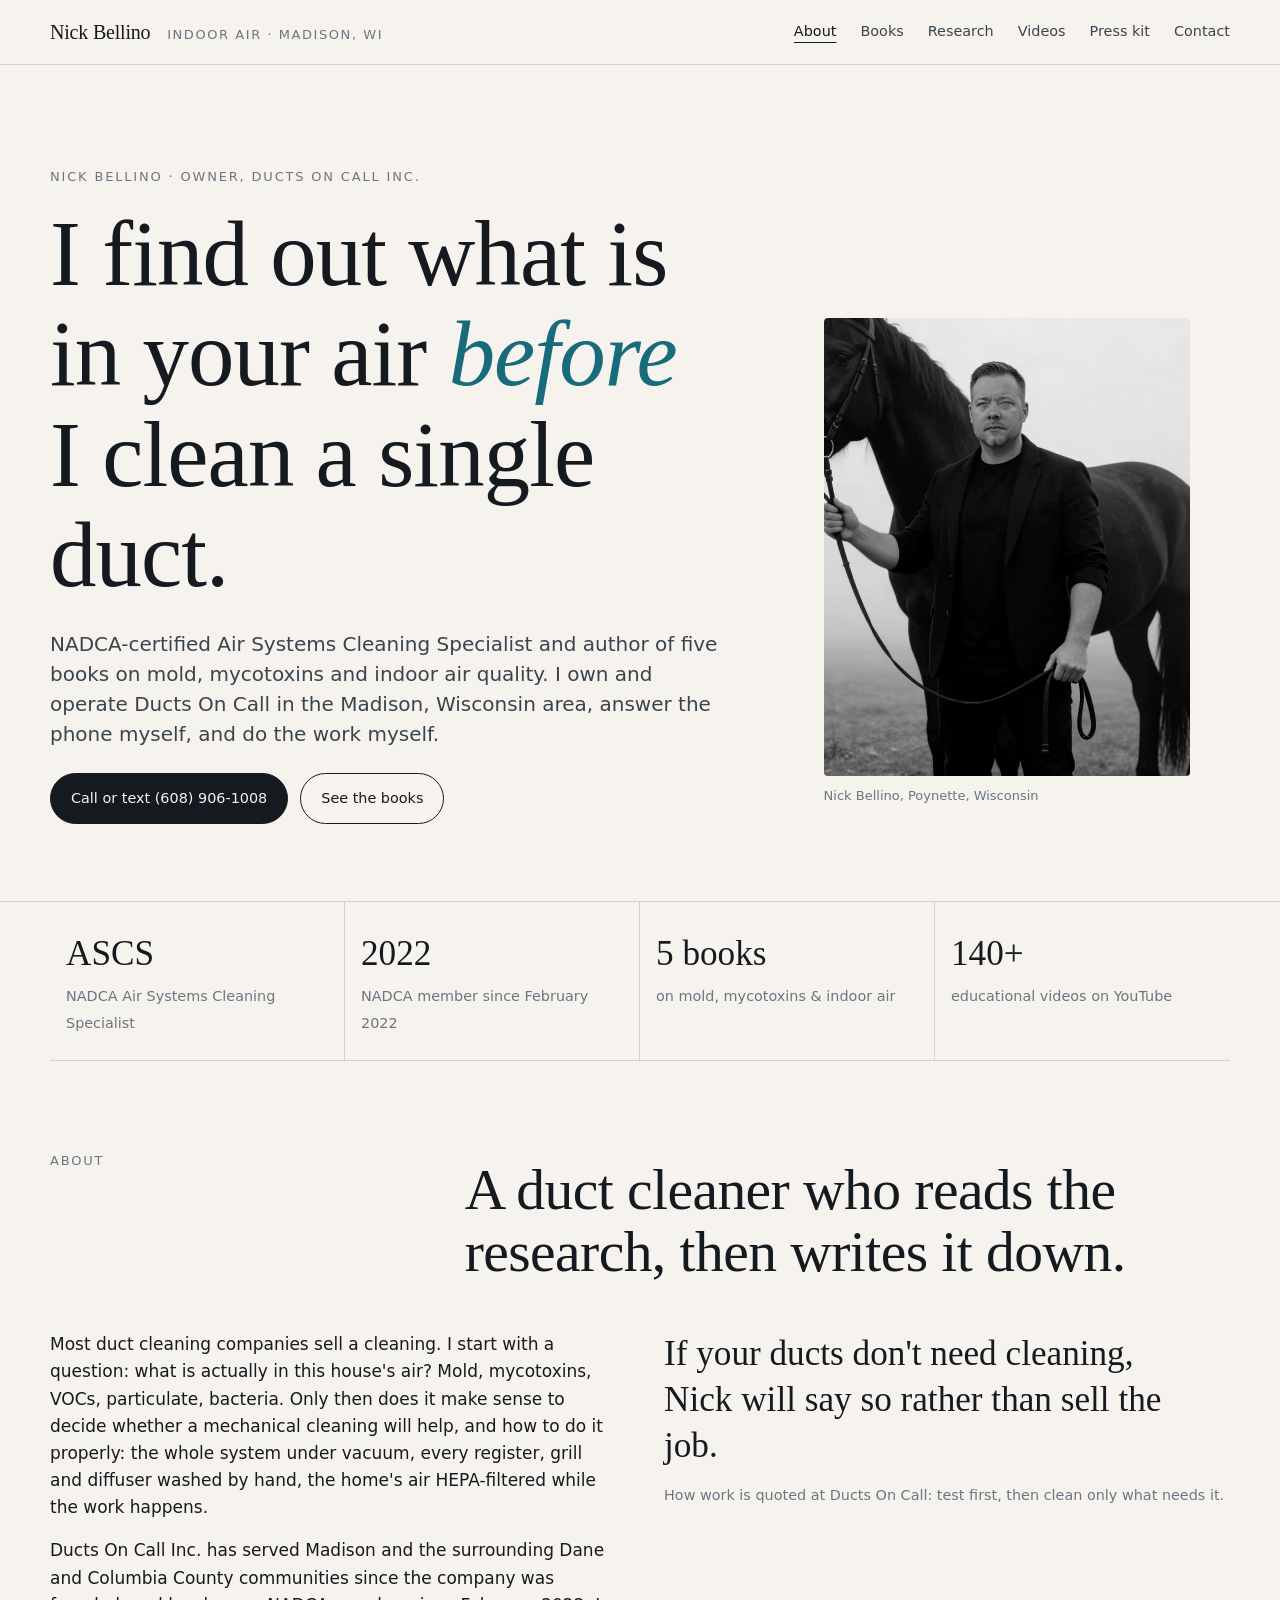
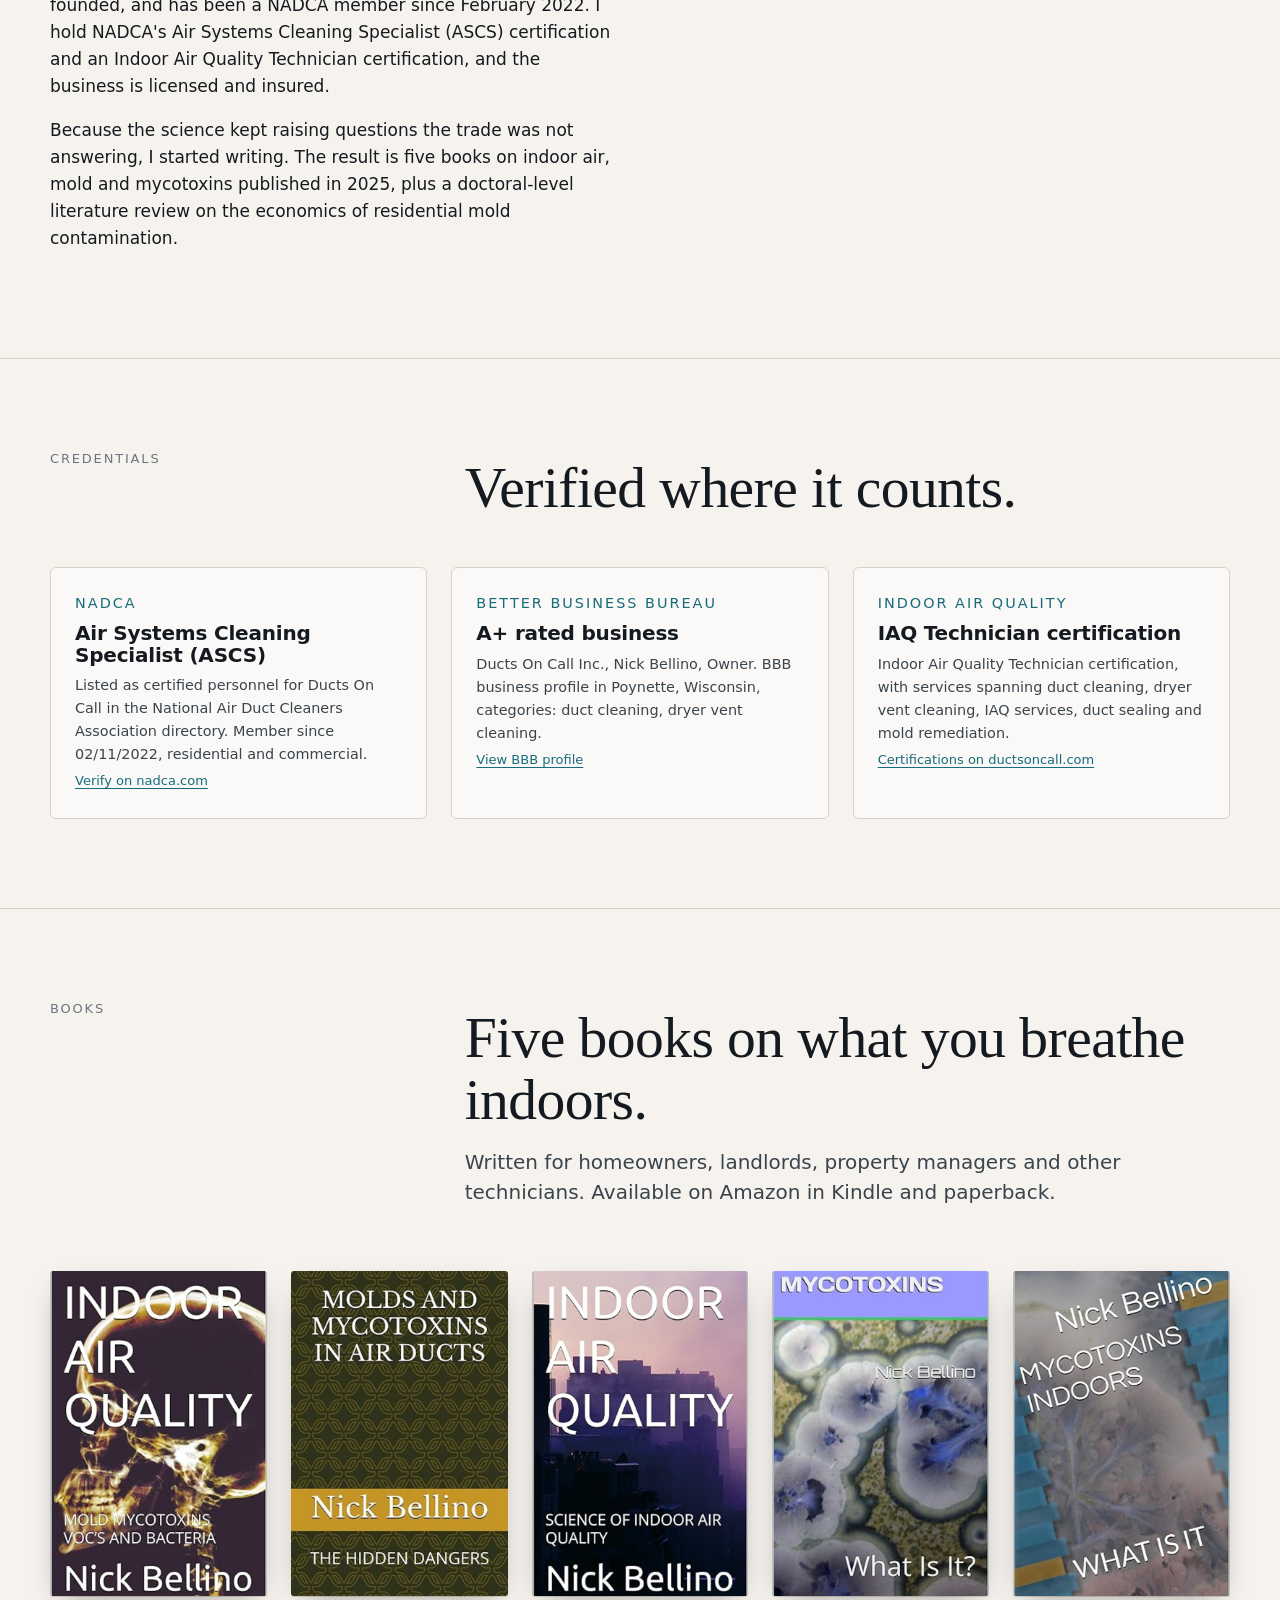
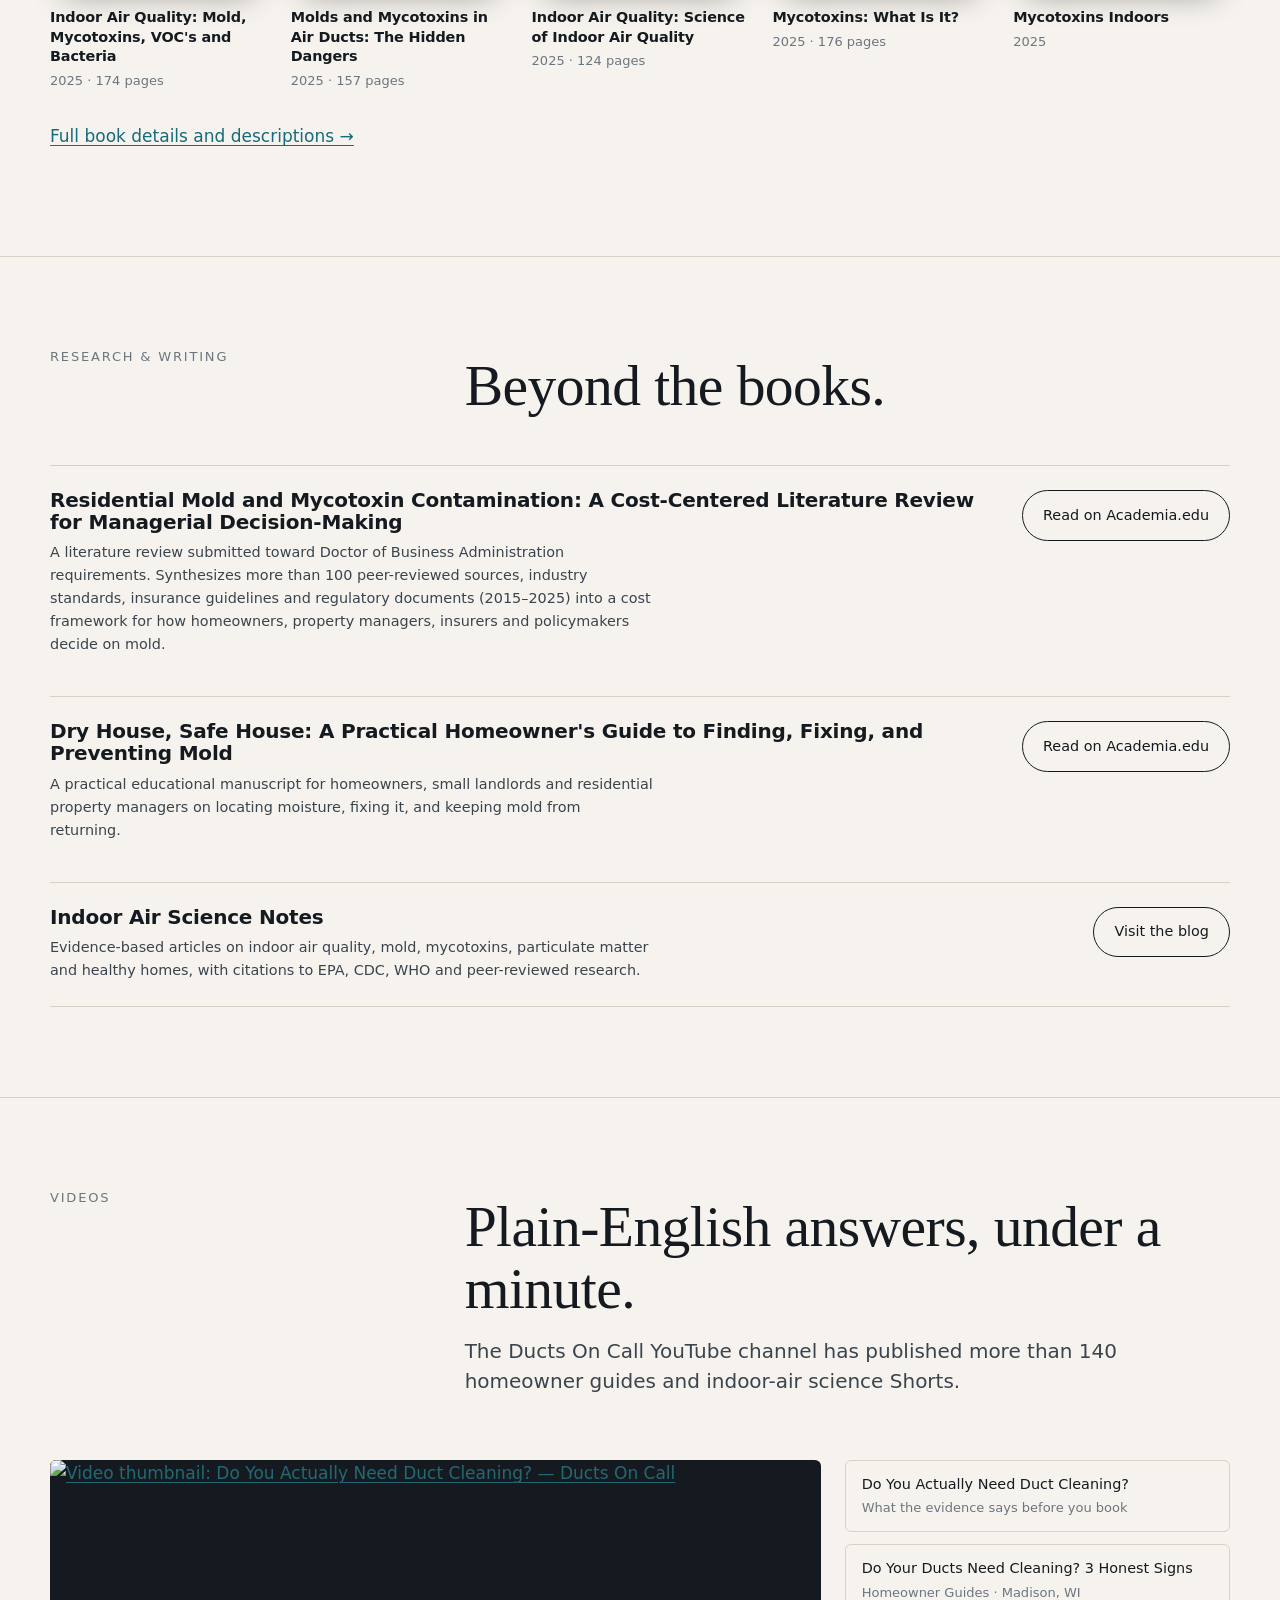
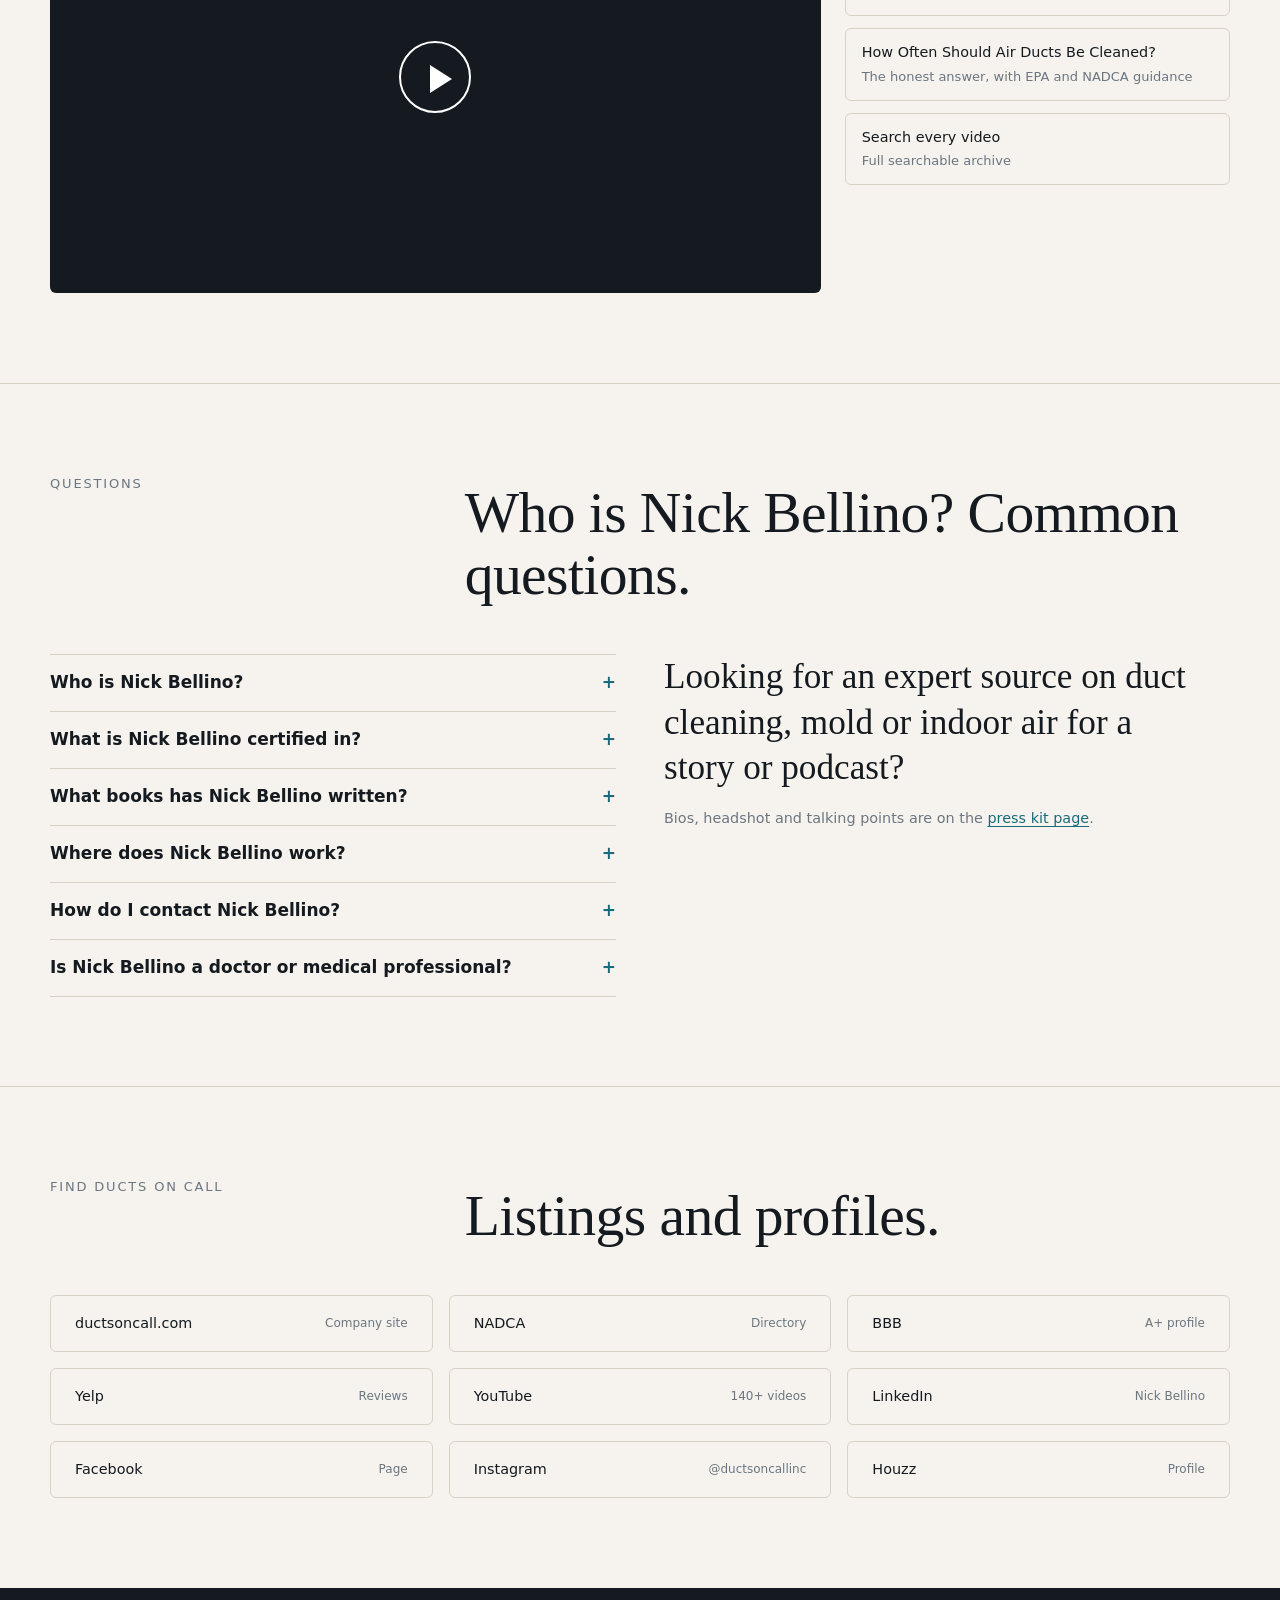
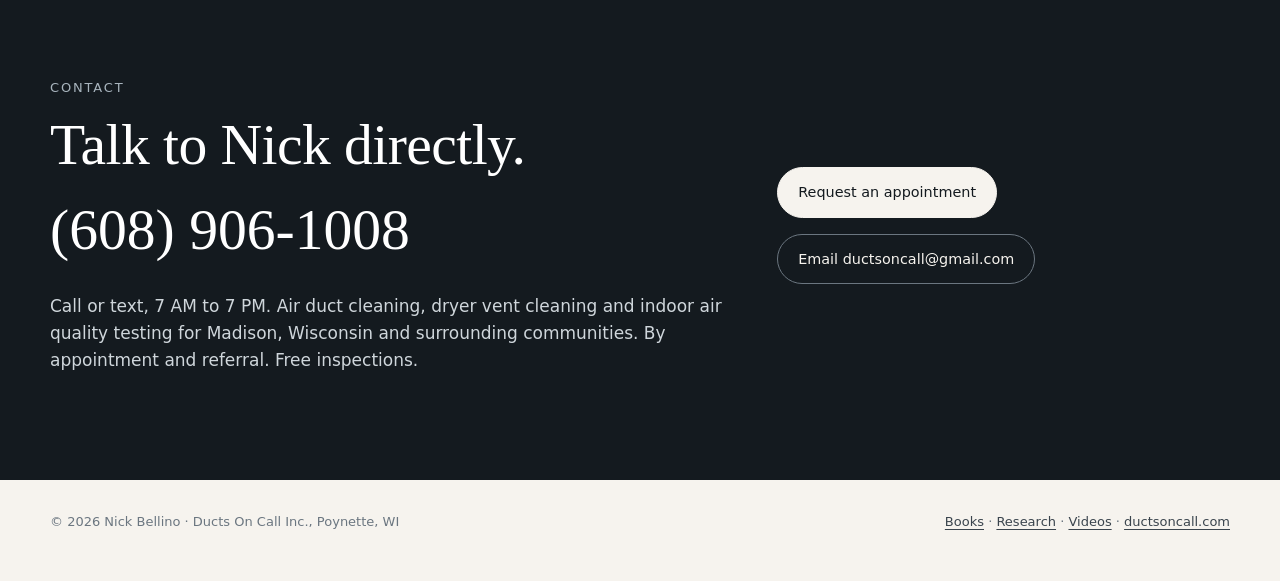
==== commit a99ec20a: "Add Who-is-Nick FAQ (FAQPage schema), press kit page, OG image, llms.txt" ====
--- a/index.html
+++ b/index.html
@@ -9,7 +9,7 @@
 <meta property="og:type" content="profile">
 <meta property="og:title" content="Nick Bellino — Indoor Air Quality Specialist &amp; Author, Madison WI">
 <meta property="og:description" content="Owner of Ducts On Call Inc., NADCA ASCS-certified, author of five books on mold, mycotoxins and indoor air quality.">
-<meta property="og:image" content="https://ductsoncall-hub.github.io/nick-bellino/assets/nick-portrait.jpg">
+<meta property="og:image" content="https://ductsoncall-hub.github.io/nick-bellino/assets/og-nick-bellino.jpg">
 <meta property="og:url" content="https://ductsoncall-hub.github.io/nick-bellino/">
 <meta name="twitter:card" content="summary_large_image">
 <link rel="icon" href="data:image/svg+xml,%3Csvg xmlns='http://www.w3.org/2000/svg' viewBox='0 0 32 32'%3E%3Crect width='32' height='32' rx='6' fill='%23141a1f'/%3E%3Ctext x='16' y='22' font-family='Georgia,serif' font-size='18' text-anchor='middle' fill='%23f6f3ee'%3ENB%3C/text%3E%3C/svg%3E">
@@ -65,6 +65,7 @@
       "address": { "@type": "PostalAddress", "streetAddress": "N3303 County Highway J", "addressLocality": "Poynette", "addressRegion": "WI", "postalCode": "53955", "addressCountry": "US" },
       "areaServed": ["Madison, WI", "Sun Prairie, WI", "Waunakee, WI", "Middleton, WI", "Verona, WI", "Fitchburg, WI", "DeForest, WI", "Poynette, WI", "Portage, WI", "Lodi, WI", "Dane County, WI", "Columbia County, WI"]
     },
+    {"@type": "FAQPage", "@id": "https://ductsoncall-hub.github.io/nick-bellino/#faq", "mainEntity": [{"@type": "Question", "name": "Who is Nick Bellino?", "acceptedAnswer": {"@type": "Answer", "text": "Nick Bellino is the owner of Ducts On Call Inc., an air duct cleaning and indoor air quality company based in Poynette, Wisconsin that serves Madison and the surrounding Dane and Columbia County communities. He is a NADCA-certified Air Systems Cleaning Specialist (ASCS) and the author of five books on mold, mycotoxins and indoor air quality."}}, {"@type": "Question", "name": "What is Nick Bellino certified in?", "acceptedAnswer": {"@type": "Answer", "text": "Nick holds the Air Systems Cleaning Specialist (ASCS) certification from the National Air Duct Cleaners Association (NADCA) and an Indoor Air Quality Technician certification. Ducts On Call has been a NADCA member since February 2022 and is listed for residential and commercial work."}}, {"@type": "Question", "name": "What books has Nick Bellino written?", "acceptedAnswer": {"@type": "Answer", "text": "Five titles published in 2025, all available on Amazon: Indoor Air Quality: Mold, Mycotoxins, VOC's and Bacteria; Molds and Mycotoxins in Air Ducts: The Hidden Dangers; Indoor Air Quality: Science of Indoor Air Quality; Mycotoxins: What Is It?; and Mycotoxins Indoors. ThriftBooks also catalogs Mycotoxins and Molds: The Science."}}, {"@type": "Question", "name": "Where does Nick Bellino work?", "acceptedAnswer": {"@type": "Answer", "text": "Madison, Wisconsin and the surrounding area: Sun Prairie, Waunakee, Middleton, Verona, Fitchburg, DeForest, Stoughton, Poynette, Portage, Lodi and Columbus. Ducts On Call is based in Poynette, WI."}}, {"@type": "Question", "name": "How do I contact Nick Bellino?", "acceptedAnswer": {"@type": "Answer", "text": "Call or text (608) 906-1008 between 7 AM and 7 PM, email ductsoncall@gmail.com, or request an appointment through ductsoncall.com. For media and speaking inquiries, see the press kit page."}}, {"@type": "Question", "name": "Is Nick Bellino a doctor or medical professional?", "acceptedAnswer": {"@type": "Answer", "text": "No. Nick is an indoor air specialist and author. He tests and reports what is in a building's air and recommends what the results support; he does not diagnose or treat health conditions."}}]},
     {
       "@type": "WebSite",
       "url": "https://ductsoncall-hub.github.io/nick-bellino/",
@@ -85,6 +86,7 @@
       <a href="./books.html">Books</a>
       <a href="./research.html">Research</a>
       <a href="./videos.html">Videos</a>
+      <a href="./press.html">Press kit</a>
       <a href="#contact">Contact</a>
     </nav>
   </div>
@@ -261,6 +263,17 @@
   </div>
 </section>
 
+<section class="block" id="faq">
+  <div class="wrap">
+    <div class="section-head">
+      <p class="eyebrow">Questions</p>
+      <h2>Who is Nick Bellino? Common questions.</h2>
+    </div>
+    <div class="two"><div><div class="faq"><details><summary>Who is Nick Bellino?</summary><p>Nick Bellino is the owner of Ducts On Call Inc., an air duct cleaning and indoor air quality company based in Poynette, Wisconsin that serves Madison and the surrounding Dane and Columbia County communities. He is a NADCA-certified Air Systems Cleaning Specialist (ASCS) and the author of five books on mold, mycotoxins and indoor air quality.</p></details><details><summary>What is Nick Bellino certified in?</summary><p>Nick holds the Air Systems Cleaning Specialist (ASCS) certification from the National Air Duct Cleaners Association (NADCA) and an Indoor Air Quality Technician certification. Ducts On Call has been a NADCA member since February 2022 and is listed for residential and commercial work.</p></details><details><summary>What books has Nick Bellino written?</summary><p>Five titles published in 2025, all available on Amazon: Indoor Air Quality: Mold, Mycotoxins, VOC's and Bacteria; Molds and Mycotoxins in Air Ducts: The Hidden Dangers; Indoor Air Quality: Science of Indoor Air Quality; Mycotoxins: What Is It?; and Mycotoxins Indoors. ThriftBooks also catalogs Mycotoxins and Molds: The Science.</p></details><details><summary>Where does Nick Bellino work?</summary><p>Madison, Wisconsin and the surrounding area: Sun Prairie, Waunakee, Middleton, Verona, Fitchburg, DeForest, Stoughton, Poynette, Portage, Lodi and Columbus. Ducts On Call is based in Poynette, WI.</p></details><details><summary>How do I contact Nick Bellino?</summary><p>Call or text (608) 906-1008 between 7 AM and 7 PM, email ductsoncall@gmail.com, or request an appointment through ductsoncall.com. For media and speaking inquiries, see the press kit page.</p></details><details><summary>Is Nick Bellino a doctor or medical professional?</summary><p>No. Nick is an indoor air specialist and author. He tests and reports what is in a building's air and recommends what the results support; he does not diagnose or treat health conditions.</p></details></div></div>
+    <div><p class="pull">Looking for an expert source on duct cleaning, mold or indoor air for a story or podcast?</p><p class="small muted">Bios, headshot and talking points are on the <a href="./press.html">press kit page</a>.</p></div></div>
+  </div>
+</section>
+
 <section class="block" id="listings">
   <div class="wrap">
     <div class="section-head">
--- a/style.css
+++ b/style.css
@@ -184,3 +184,19 @@
 .video-thumb:hover img { transform: scale(1.03); }
 .video-thumb .play { position: absolute; inset: 0; margin: auto; width: 72px; height: 72px; border-radius: 50%; background: rgba(20,26,31,.85); border: 2px solid #fff; }
 .video-thumb .play::after { content: ""; position: absolute; left: 29px; top: 22px; border-left: 22px solid #fff; border-top: 14px solid transparent; border-bottom: 14px solid transparent; }
+
+.faq details { border-top: 1px solid var(--line); padding: .9rem 0; }
+.faq details:last-child { border-bottom: 1px solid var(--line); }
+.faq summary { cursor: pointer; font-weight: 600; list-style: none; display: flex; justify-content: space-between; gap: 1rem; }
+.faq summary::-webkit-details-marker { display: none; }
+.faq summary::after { content: "+"; color: var(--accent); flex: none; }
+.faq details[open] summary::after { content: "–"; }
+.faq details p { margin: .6rem 0 0; font-size: var(--text-sm); color: var(--ink-2); }
+.kit { display: grid; grid-template-columns: repeat(3,1fr); gap: var(--s6); }
+.kit article { border: 1px solid var(--line); border-radius: 6px; padding: var(--s6); background: #fff8; }
+.kit h3 { font-family: var(--font-body); font-size: var(--text-base); font-weight: 600; margin-bottom: var(--s3); }
+.kit p { font-size: var(--text-sm); color: var(--ink-2); }
+.kit .count { font-size: var(--text-xs); color: var(--ink-3); }
+@media (max-width: 860px) { .kit { grid-template-columns: 1fr; } }
+.facts-list { columns: 2; gap: var(--s8); font-size: var(--text-sm); color: var(--ink-2); padding-left: 1.1rem; }
+@media (max-width: 640px) { .facts-list { columns: 1; } }
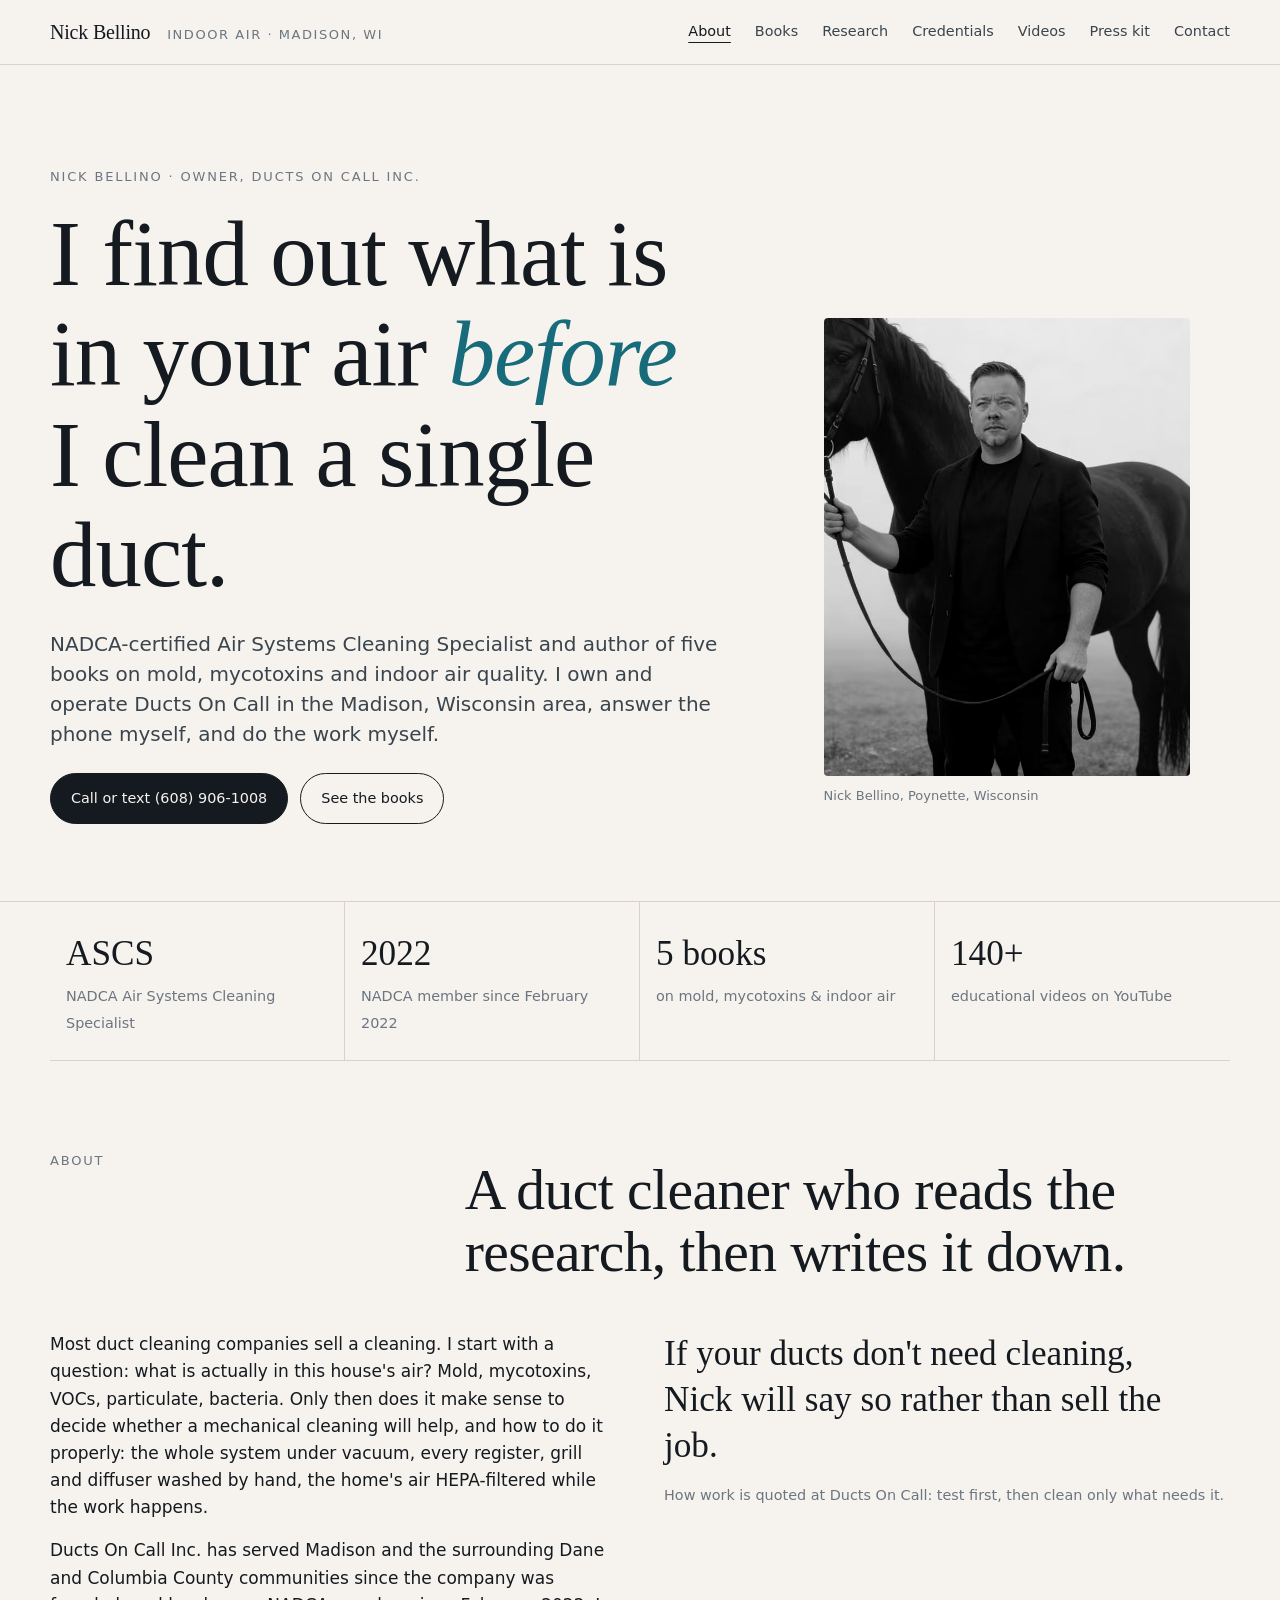
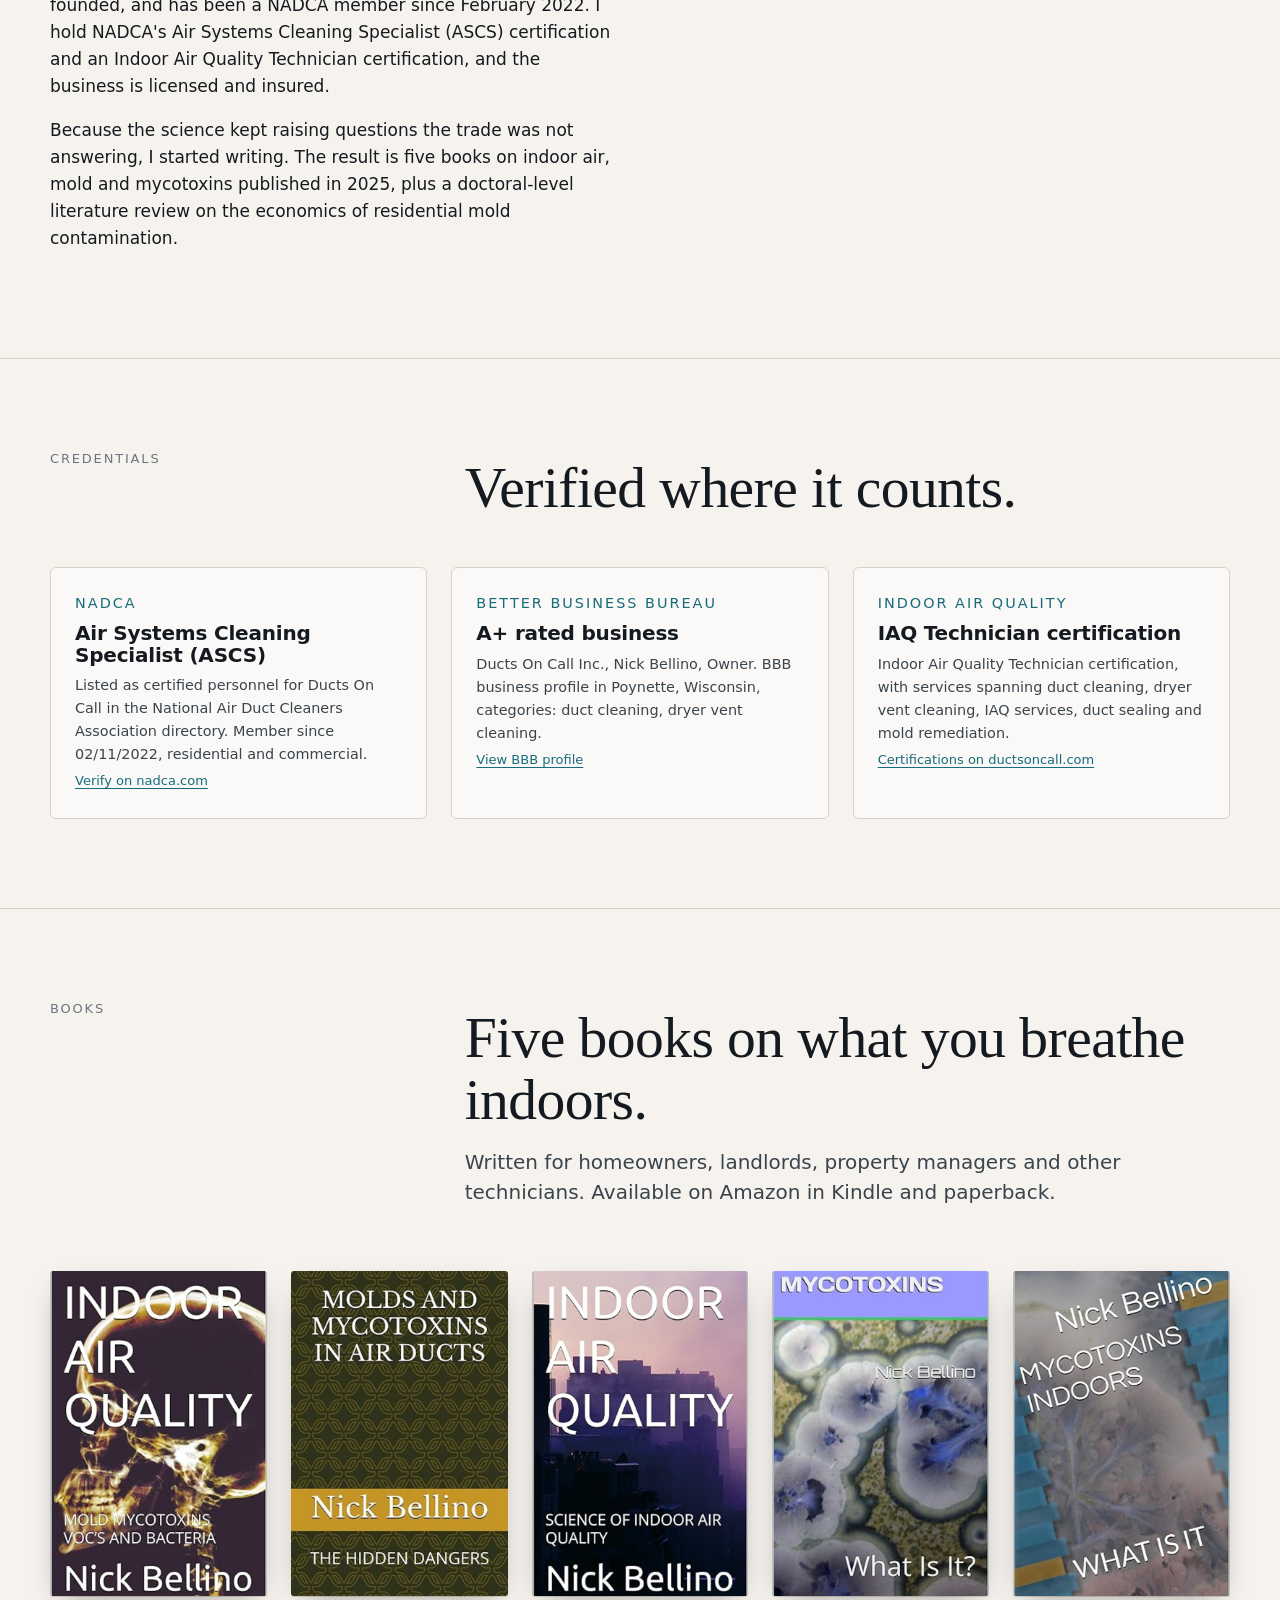
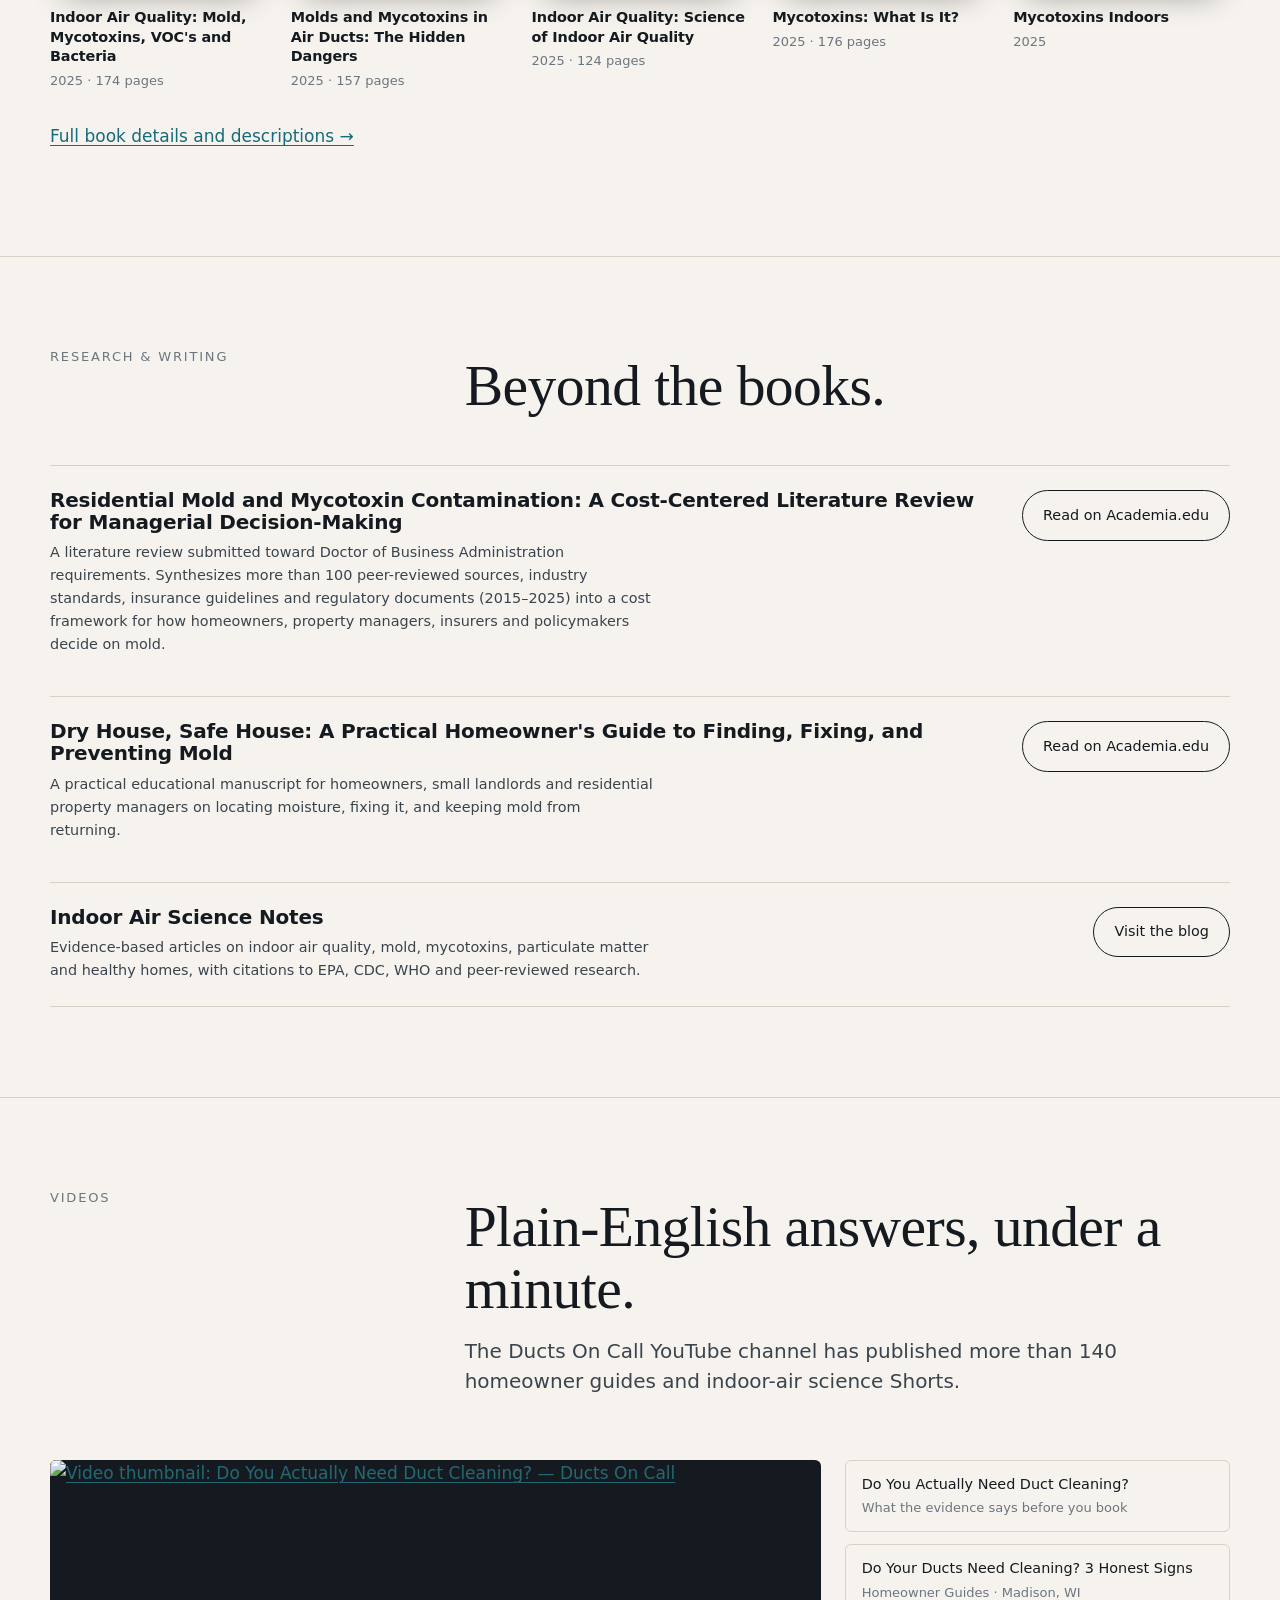
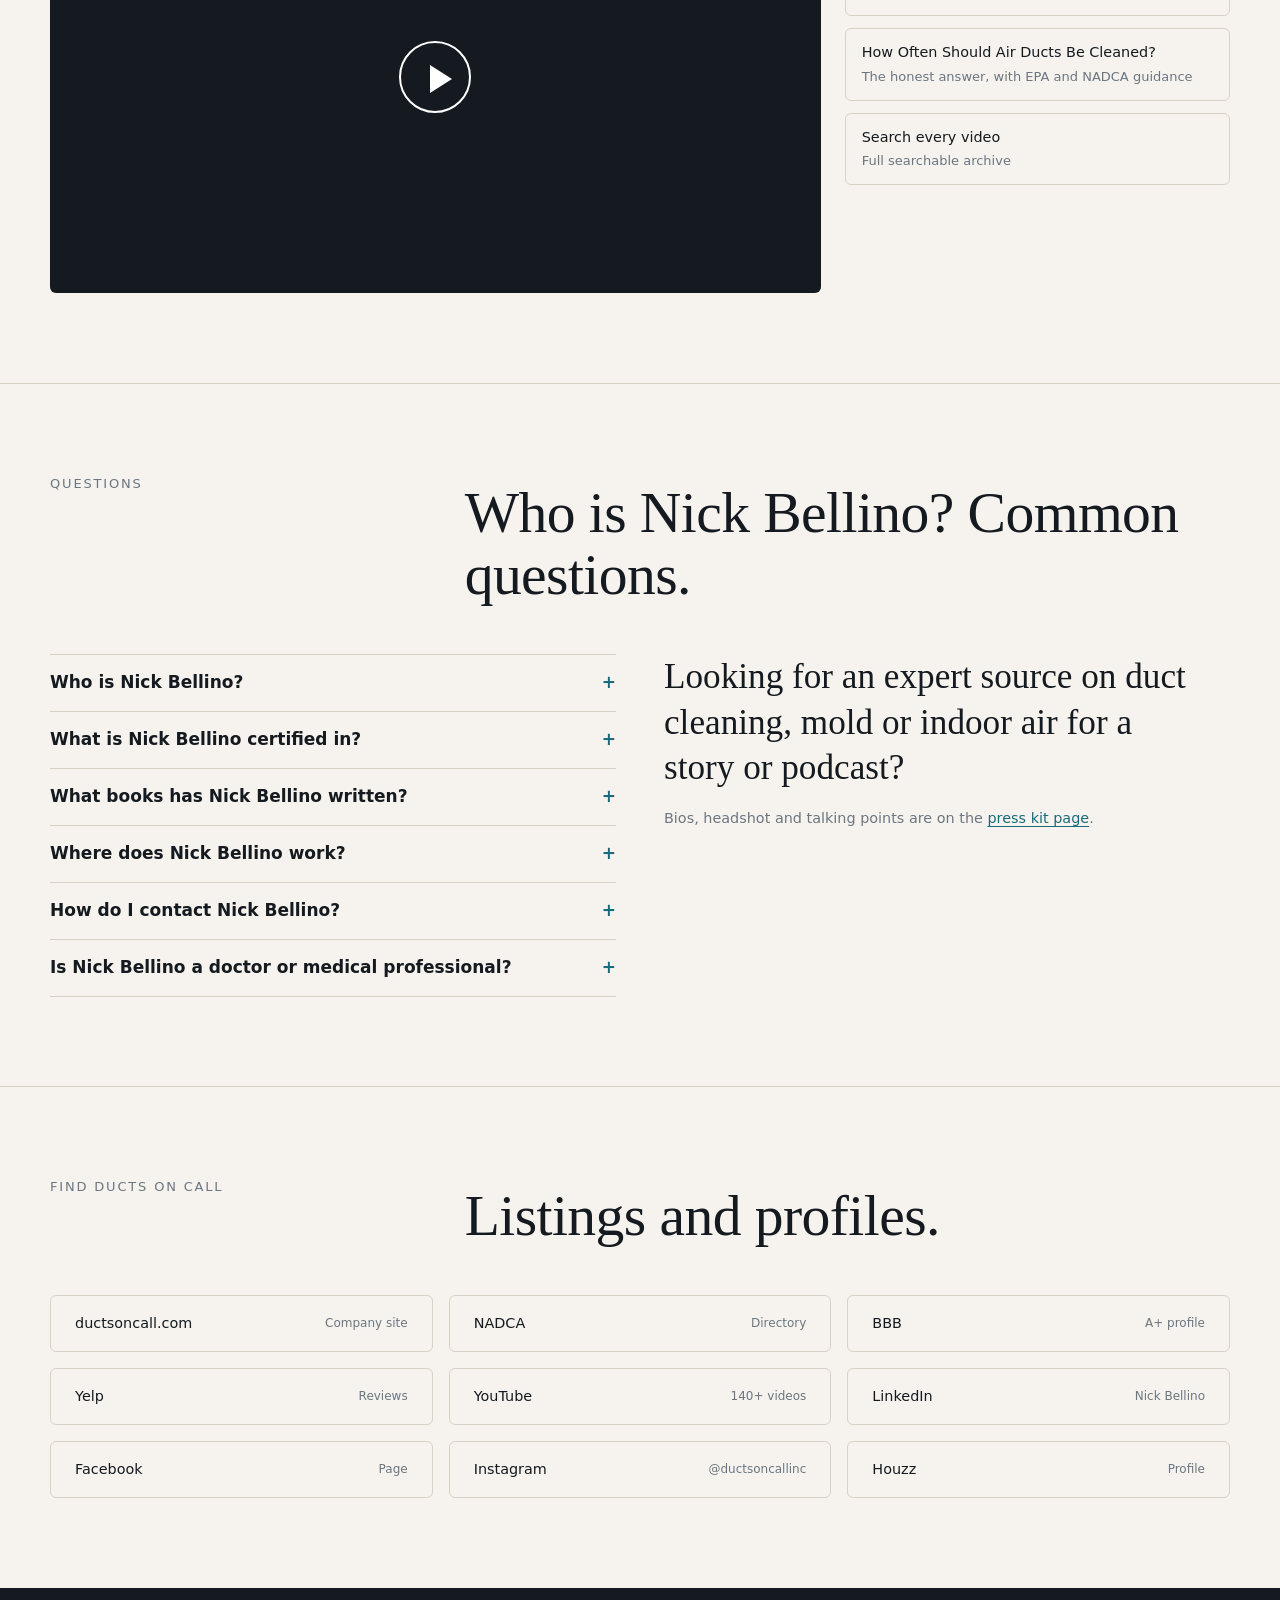
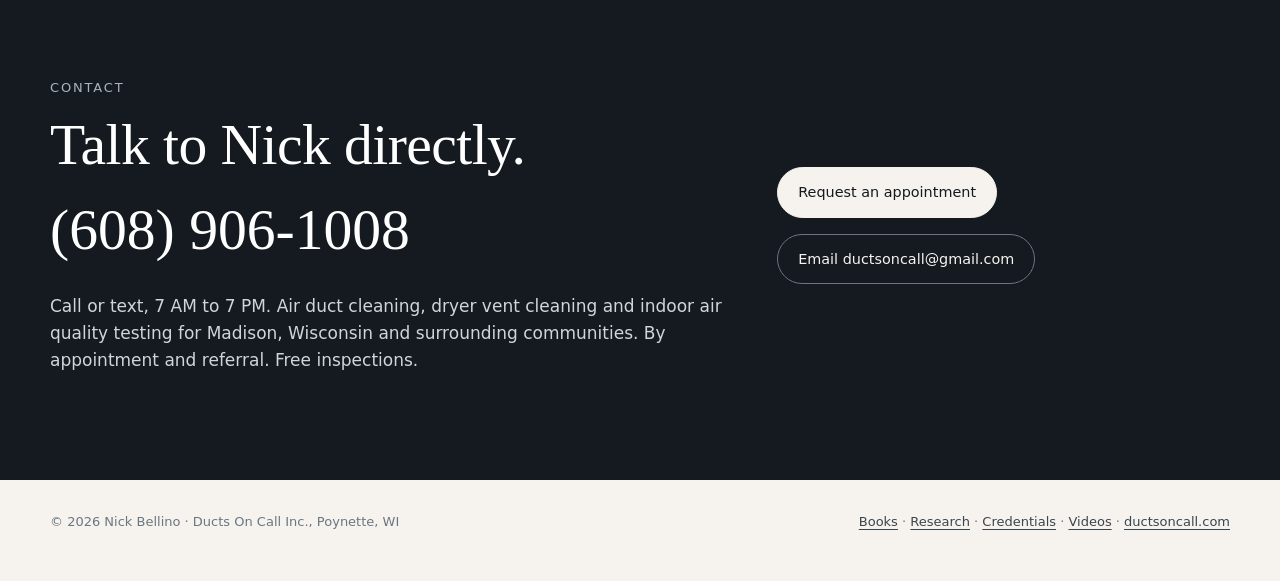
==== commit 81af19bb: "Add Credentials link (nick-bellino.pplx.app) to nav and footer; clarify DBA in FAQ" ====
--- a/index.html
+++ b/index.html
@@ -65,7 +65,7 @@
       "address": { "@type": "PostalAddress", "streetAddress": "N3303 County Highway J", "addressLocality": "Poynette", "addressRegion": "WI", "postalCode": "53955", "addressCountry": "US" },
       "areaServed": ["Madison, WI", "Sun Prairie, WI", "Waunakee, WI", "Middleton, WI", "Verona, WI", "Fitchburg, WI", "DeForest, WI", "Poynette, WI", "Portage, WI", "Lodi, WI", "Dane County, WI", "Columbia County, WI"]
     },
-    {"@type": "FAQPage", "@id": "https://ductsoncall-hub.github.io/nick-bellino/#faq", "mainEntity": [{"@type": "Question", "name": "Who is Nick Bellino?", "acceptedAnswer": {"@type": "Answer", "text": "Nick Bellino is the owner of Ducts On Call Inc., an air duct cleaning and indoor air quality company based in Poynette, Wisconsin that serves Madison and the surrounding Dane and Columbia County communities. He is a NADCA-certified Air Systems Cleaning Specialist (ASCS) and the author of five books on mold, mycotoxins and indoor air quality."}}, {"@type": "Question", "name": "What is Nick Bellino certified in?", "acceptedAnswer": {"@type": "Answer", "text": "Nick holds the Air Systems Cleaning Specialist (ASCS) certification from the National Air Duct Cleaners Association (NADCA) and an Indoor Air Quality Technician certification. Ducts On Call has been a NADCA member since February 2022 and is listed for residential and commercial work."}}, {"@type": "Question", "name": "What books has Nick Bellino written?", "acceptedAnswer": {"@type": "Answer", "text": "Five titles published in 2025, all available on Amazon: Indoor Air Quality: Mold, Mycotoxins, VOC's and Bacteria; Molds and Mycotoxins in Air Ducts: The Hidden Dangers; Indoor Air Quality: Science of Indoor Air Quality; Mycotoxins: What Is It?; and Mycotoxins Indoors. ThriftBooks also catalogs Mycotoxins and Molds: The Science."}}, {"@type": "Question", "name": "Where does Nick Bellino work?", "acceptedAnswer": {"@type": "Answer", "text": "Madison, Wisconsin and the surrounding area: Sun Prairie, Waunakee, Middleton, Verona, Fitchburg, DeForest, Stoughton, Poynette, Portage, Lodi and Columbus. Ducts On Call is based in Poynette, WI."}}, {"@type": "Question", "name": "How do I contact Nick Bellino?", "acceptedAnswer": {"@type": "Answer", "text": "Call or text (608) 906-1008 between 7 AM and 7 PM, email ductsoncall@gmail.com, or request an appointment through ductsoncall.com. For media and speaking inquiries, see the press kit page."}}, {"@type": "Question", "name": "Is Nick Bellino a doctor or medical professional?", "acceptedAnswer": {"@type": "Answer", "text": "No. Nick is an indoor air specialist and author. He tests and reports what is in a building's air and recommends what the results support; he does not diagnose or treat health conditions."}}]},
+    {"@type": "FAQPage", "@id": "https://ductsoncall-hub.github.io/nick-bellino/#faq", "mainEntity": [{"@type": "Question", "name": "Who is Nick Bellino?", "acceptedAnswer": {"@type": "Answer", "text": "Nick Bellino is the owner of Ducts On Call Inc., an air duct cleaning and indoor air quality company based in Poynette, Wisconsin that serves Madison and the surrounding Dane and Columbia County communities. He is a NADCA-certified Air Systems Cleaning Specialist (ASCS) and the author of five books on mold, mycotoxins and indoor air quality."}}, {"@type": "Question", "name": "What is Nick Bellino certified in?", "acceptedAnswer": {"@type": "Answer", "text": "Nick holds the Air Systems Cleaning Specialist (ASCS) certification from the National Air Duct Cleaners Association (NADCA) and an Indoor Air Quality Technician certification. Ducts On Call has been a NADCA member since February 2022 and is listed for residential and commercial work."}}, {"@type": "Question", "name": "What books has Nick Bellino written?", "acceptedAnswer": {"@type": "Answer", "text": "Five titles published in 2025, all available on Amazon: Indoor Air Quality: Mold, Mycotoxins, VOC's and Bacteria; Molds and Mycotoxins in Air Ducts: The Hidden Dangers; Indoor Air Quality: Science of Indoor Air Quality; Mycotoxins: What Is It?; and Mycotoxins Indoors. ThriftBooks also catalogs Mycotoxins and Molds: The Science."}}, {"@type": "Question", "name": "Where does Nick Bellino work?", "acceptedAnswer": {"@type": "Answer", "text": "Madison, Wisconsin and the surrounding area: Sun Prairie, Waunakee, Middleton, Verona, Fitchburg, DeForest, Stoughton, Poynette, Portage, Lodi and Columbus. Ducts On Call is based in Poynette, WI."}}, {"@type": "Question", "name": "How do I contact Nick Bellino?", "acceptedAnswer": {"@type": "Answer", "text": "Call or text (608) 906-1008 between 7 AM and 7 PM, email ductsoncall@gmail.com, or request an appointment through ductsoncall.com. For media and speaking inquiries, see the press kit page."}}, {"@type": "Question", "name": "Is Nick Bellino a doctor or medical professional?", "acceptedAnswer": {"@type": "Answer", "text": "Not a medical one. Nick holds a Doctor of Business Administration (DBA) from East Bridge University and is an indoor air specialist and author. He tests and reports what is in a building's air and recommends what the results support; he does not diagnose or treat health conditions."}}]},
     {
       "@type": "WebSite",
       "url": "https://ductsoncall-hub.github.io/nick-bellino/",
@@ -85,6 +85,7 @@
       <a href="./index.html" aria-current="page">About</a>
       <a href="./books.html">Books</a>
       <a href="./research.html">Research</a>
+      <a href="https://nick-bellino.pplx.app/" target="_blank" rel="noopener noreferrer">Credentials</a>
       <a href="./videos.html">Videos</a>
       <a href="./press.html">Press kit</a>
       <a href="#contact">Contact</a>
@@ -269,7 +270,7 @@
       <p class="eyebrow">Questions</p>
       <h2>Who is Nick Bellino? Common questions.</h2>
     </div>
-    <div class="two"><div><div class="faq"><details><summary>Who is Nick Bellino?</summary><p>Nick Bellino is the owner of Ducts On Call Inc., an air duct cleaning and indoor air quality company based in Poynette, Wisconsin that serves Madison and the surrounding Dane and Columbia County communities. He is a NADCA-certified Air Systems Cleaning Specialist (ASCS) and the author of five books on mold, mycotoxins and indoor air quality.</p></details><details><summary>What is Nick Bellino certified in?</summary><p>Nick holds the Air Systems Cleaning Specialist (ASCS) certification from the National Air Duct Cleaners Association (NADCA) and an Indoor Air Quality Technician certification. Ducts On Call has been a NADCA member since February 2022 and is listed for residential and commercial work.</p></details><details><summary>What books has Nick Bellino written?</summary><p>Five titles published in 2025, all available on Amazon: Indoor Air Quality: Mold, Mycotoxins, VOC's and Bacteria; Molds and Mycotoxins in Air Ducts: The Hidden Dangers; Indoor Air Quality: Science of Indoor Air Quality; Mycotoxins: What Is It?; and Mycotoxins Indoors. ThriftBooks also catalogs Mycotoxins and Molds: The Science.</p></details><details><summary>Where does Nick Bellino work?</summary><p>Madison, Wisconsin and the surrounding area: Sun Prairie, Waunakee, Middleton, Verona, Fitchburg, DeForest, Stoughton, Poynette, Portage, Lodi and Columbus. Ducts On Call is based in Poynette, WI.</p></details><details><summary>How do I contact Nick Bellino?</summary><p>Call or text (608) 906-1008 between 7 AM and 7 PM, email ductsoncall@gmail.com, or request an appointment through ductsoncall.com. For media and speaking inquiries, see the press kit page.</p></details><details><summary>Is Nick Bellino a doctor or medical professional?</summary><p>No. Nick is an indoor air specialist and author. He tests and reports what is in a building's air and recommends what the results support; he does not diagnose or treat health conditions.</p></details></div></div>
+    <div class="two"><div><div class="faq"><details><summary>Who is Nick Bellino?</summary><p>Nick Bellino is the owner of Ducts On Call Inc., an air duct cleaning and indoor air quality company based in Poynette, Wisconsin that serves Madison and the surrounding Dane and Columbia County communities. He is a NADCA-certified Air Systems Cleaning Specialist (ASCS) and the author of five books on mold, mycotoxins and indoor air quality.</p></details><details><summary>What is Nick Bellino certified in?</summary><p>Nick holds the Air Systems Cleaning Specialist (ASCS) certification from the National Air Duct Cleaners Association (NADCA) and an Indoor Air Quality Technician certification. Ducts On Call has been a NADCA member since February 2022 and is listed for residential and commercial work.</p></details><details><summary>What books has Nick Bellino written?</summary><p>Five titles published in 2025, all available on Amazon: Indoor Air Quality: Mold, Mycotoxins, VOC's and Bacteria; Molds and Mycotoxins in Air Ducts: The Hidden Dangers; Indoor Air Quality: Science of Indoor Air Quality; Mycotoxins: What Is It?; and Mycotoxins Indoors. ThriftBooks also catalogs Mycotoxins and Molds: The Science.</p></details><details><summary>Where does Nick Bellino work?</summary><p>Madison, Wisconsin and the surrounding area: Sun Prairie, Waunakee, Middleton, Verona, Fitchburg, DeForest, Stoughton, Poynette, Portage, Lodi and Columbus. Ducts On Call is based in Poynette, WI.</p></details><details><summary>How do I contact Nick Bellino?</summary><p>Call or text (608) 906-1008 between 7 AM and 7 PM, email ductsoncall@gmail.com, or request an appointment through ductsoncall.com. For media and speaking inquiries, see the press kit page.</p></details><details><summary>Is Nick Bellino a doctor or medical professional?</summary><p>Not a medical one. Nick holds a Doctor of Business Administration (DBA) from East Bridge University and is an indoor air specialist and author. He tests and reports what is in a building's air and recommends what the results support; he does not diagnose or treat health conditions.</p></details></div></div>
     <div><p class="pull">Looking for an expert source on duct cleaning, mold or indoor air for a story or podcast?</p><p class="small muted">Bios, headshot and talking points are on the <a href="./press.html">press kit page</a>.</p></div></div>
   </div>
 </section>
@@ -313,7 +314,7 @@
 <footer class="site-footer">
   <div class="wrap">
     <span>© 2026 Nick Bellino · Ducts On Call Inc., Poynette, WI</span>
-    <span><a href="./books.html">Books</a> · <a href="./research.html">Research</a> · <a href="./videos.html">Videos</a> · <a href="https://ductsoncall.com/" target="_blank" rel="noopener noreferrer">ductsoncall.com</a></span>
+    <span><a href="./books.html">Books</a> · <a href="./research.html">Research</a> · <a href="https://nick-bellino.pplx.app/" target="_blank" rel="noopener noreferrer">Credentials</a> · <a href="./videos.html">Videos</a> · <a href="https://ductsoncall.com/" target="_blank" rel="noopener noreferrer">ductsoncall.com</a></span>
   </div>
 </footer>
 </body>
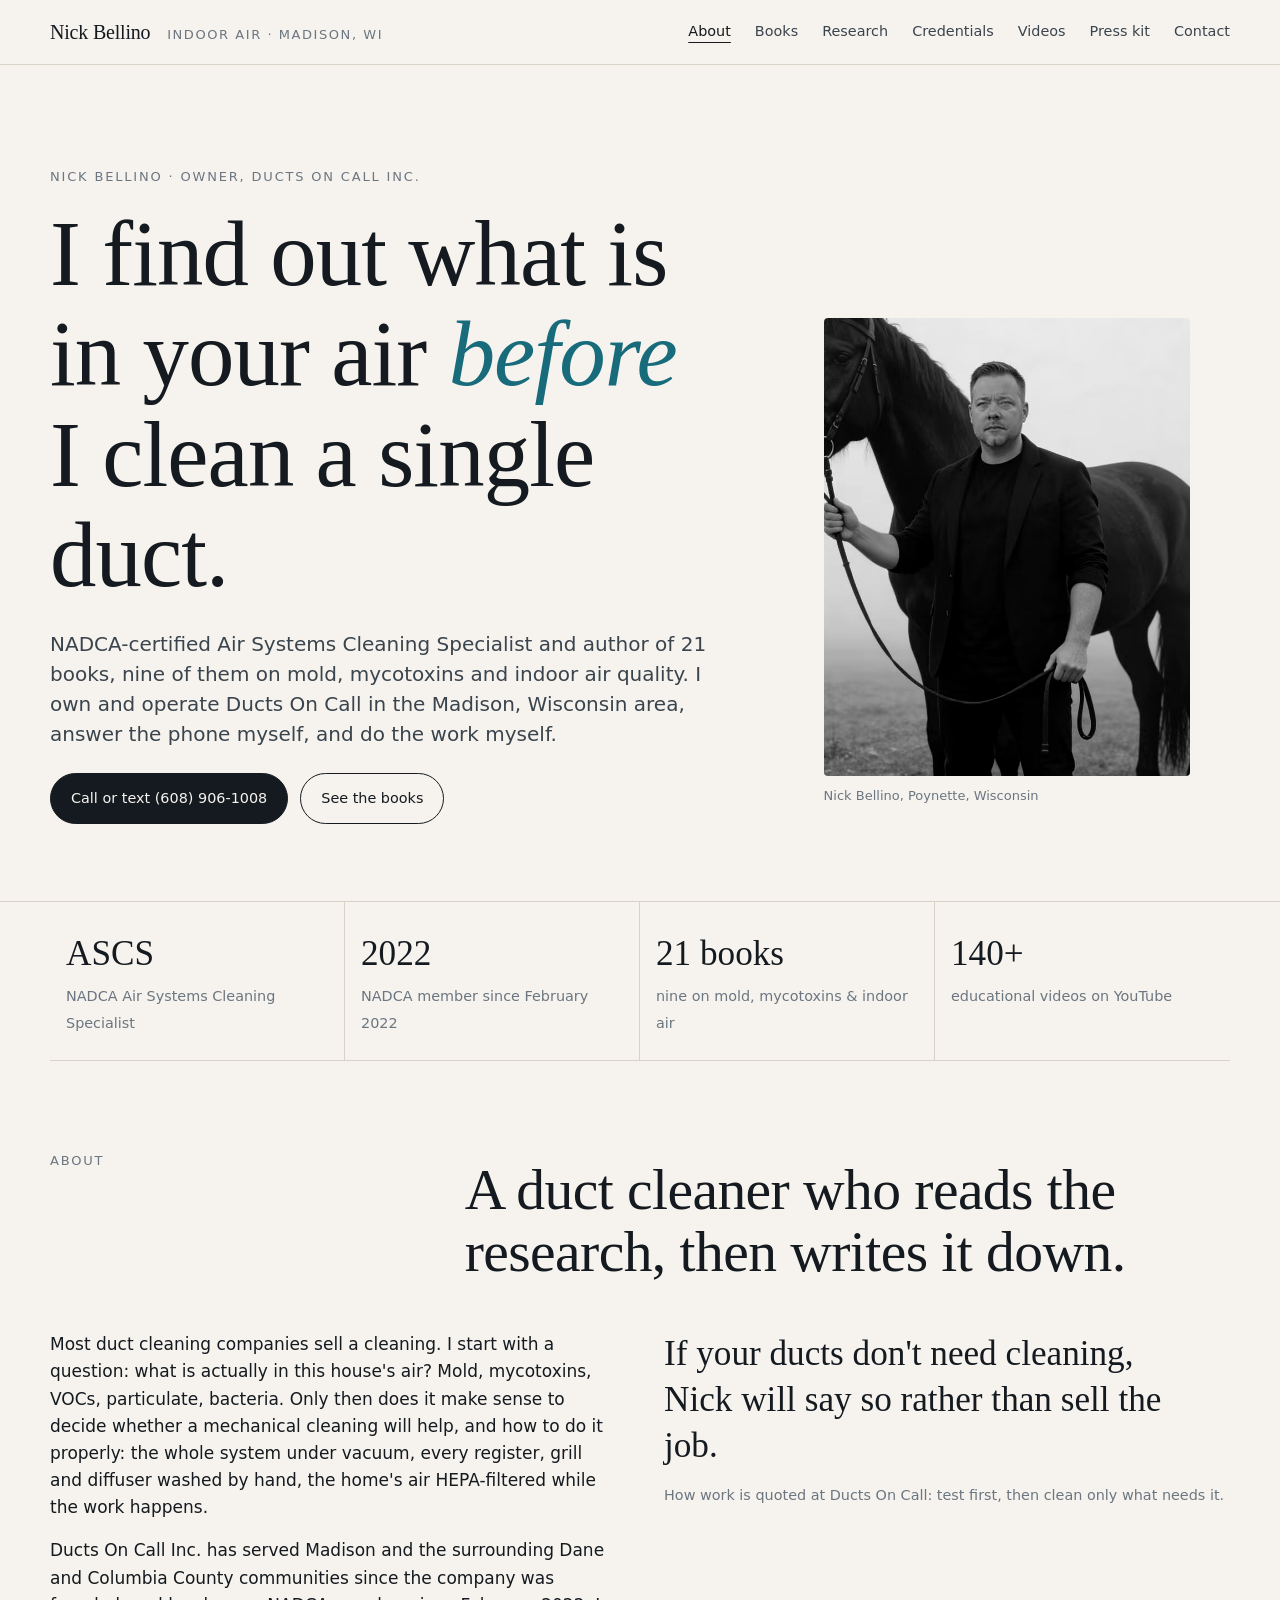
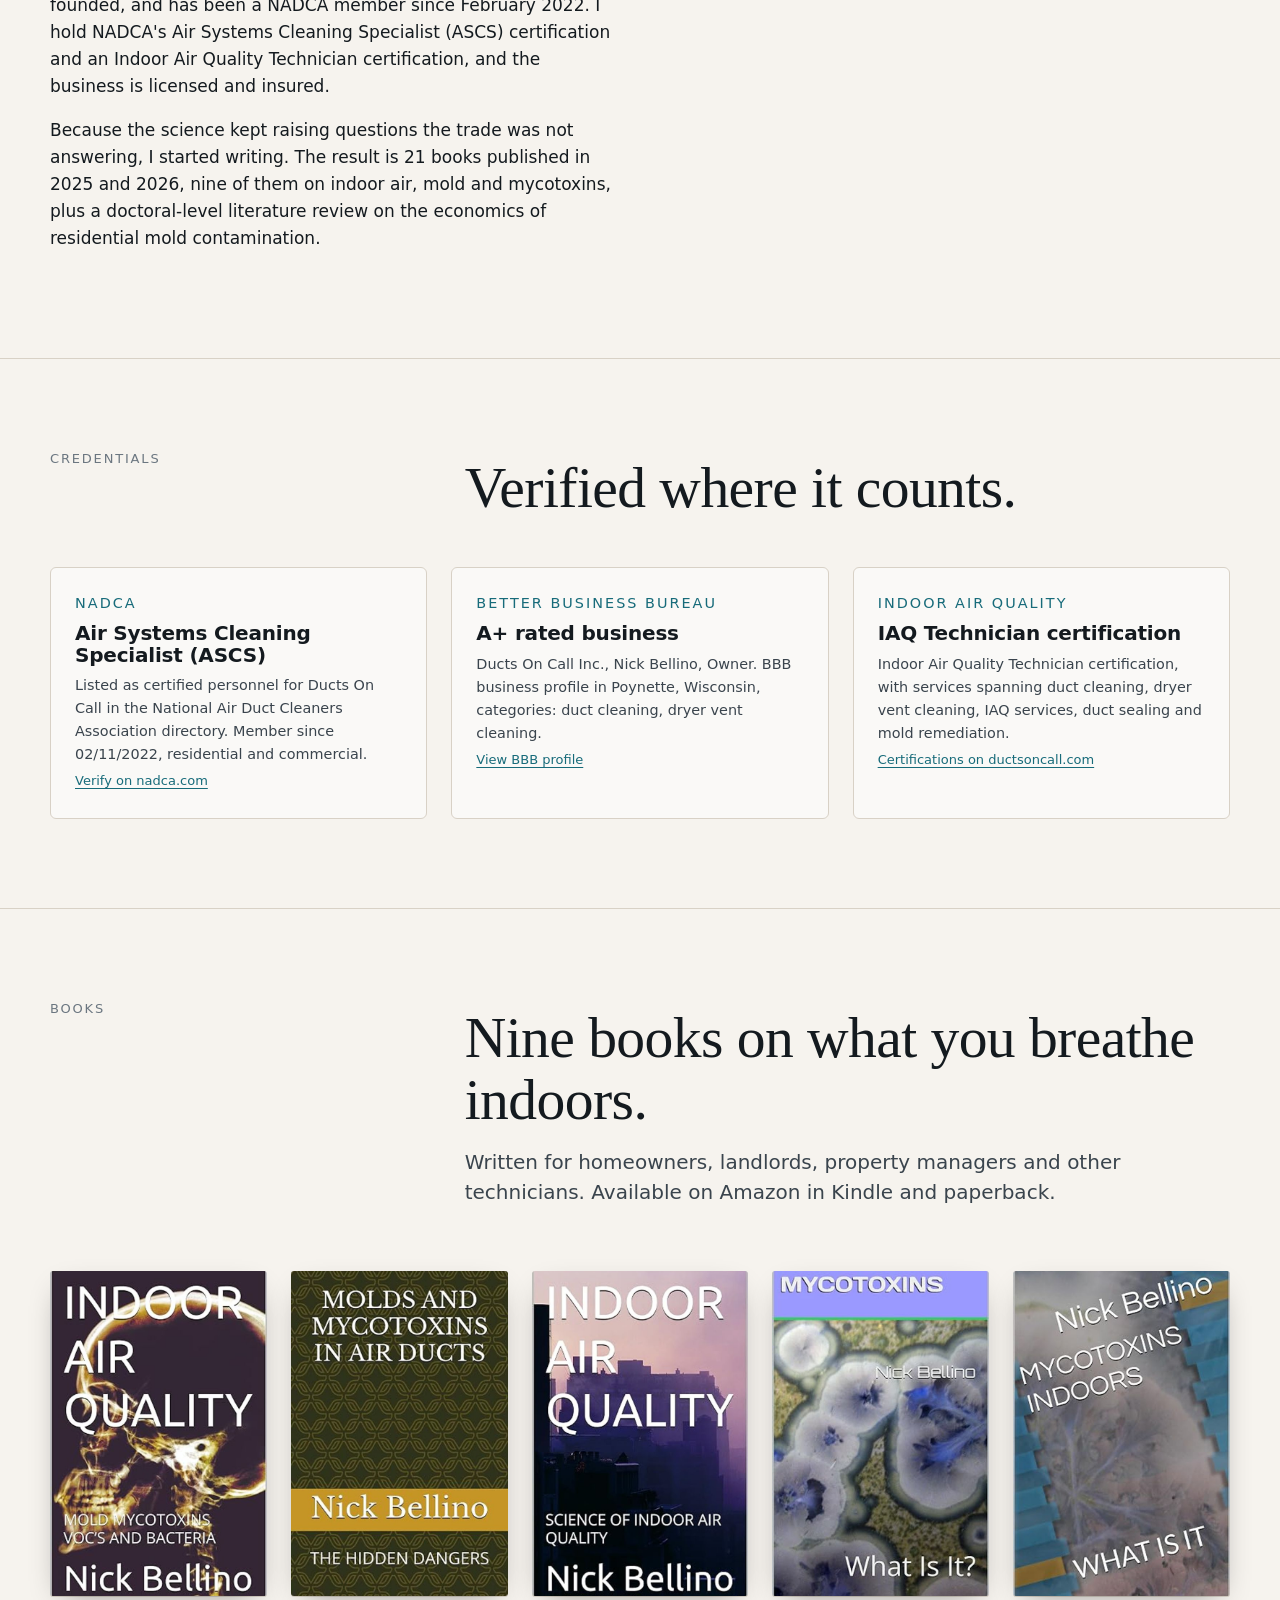
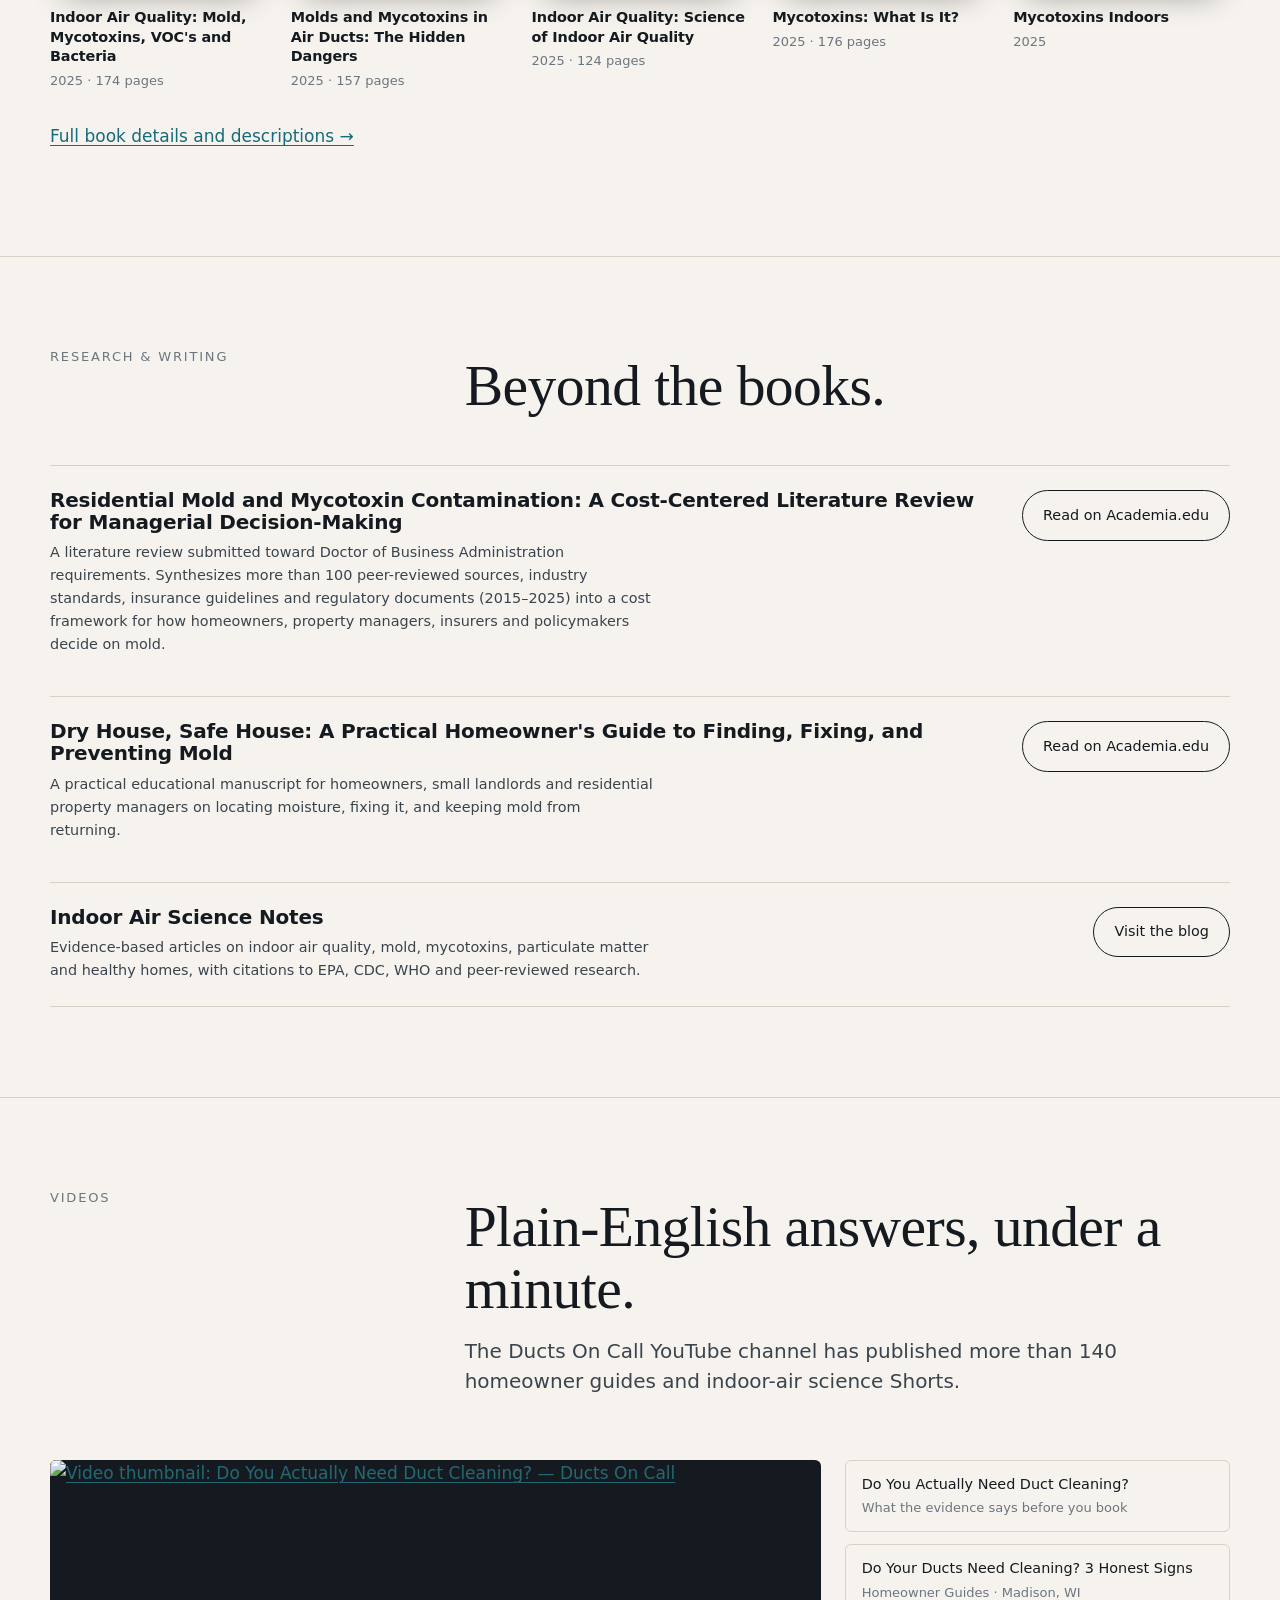
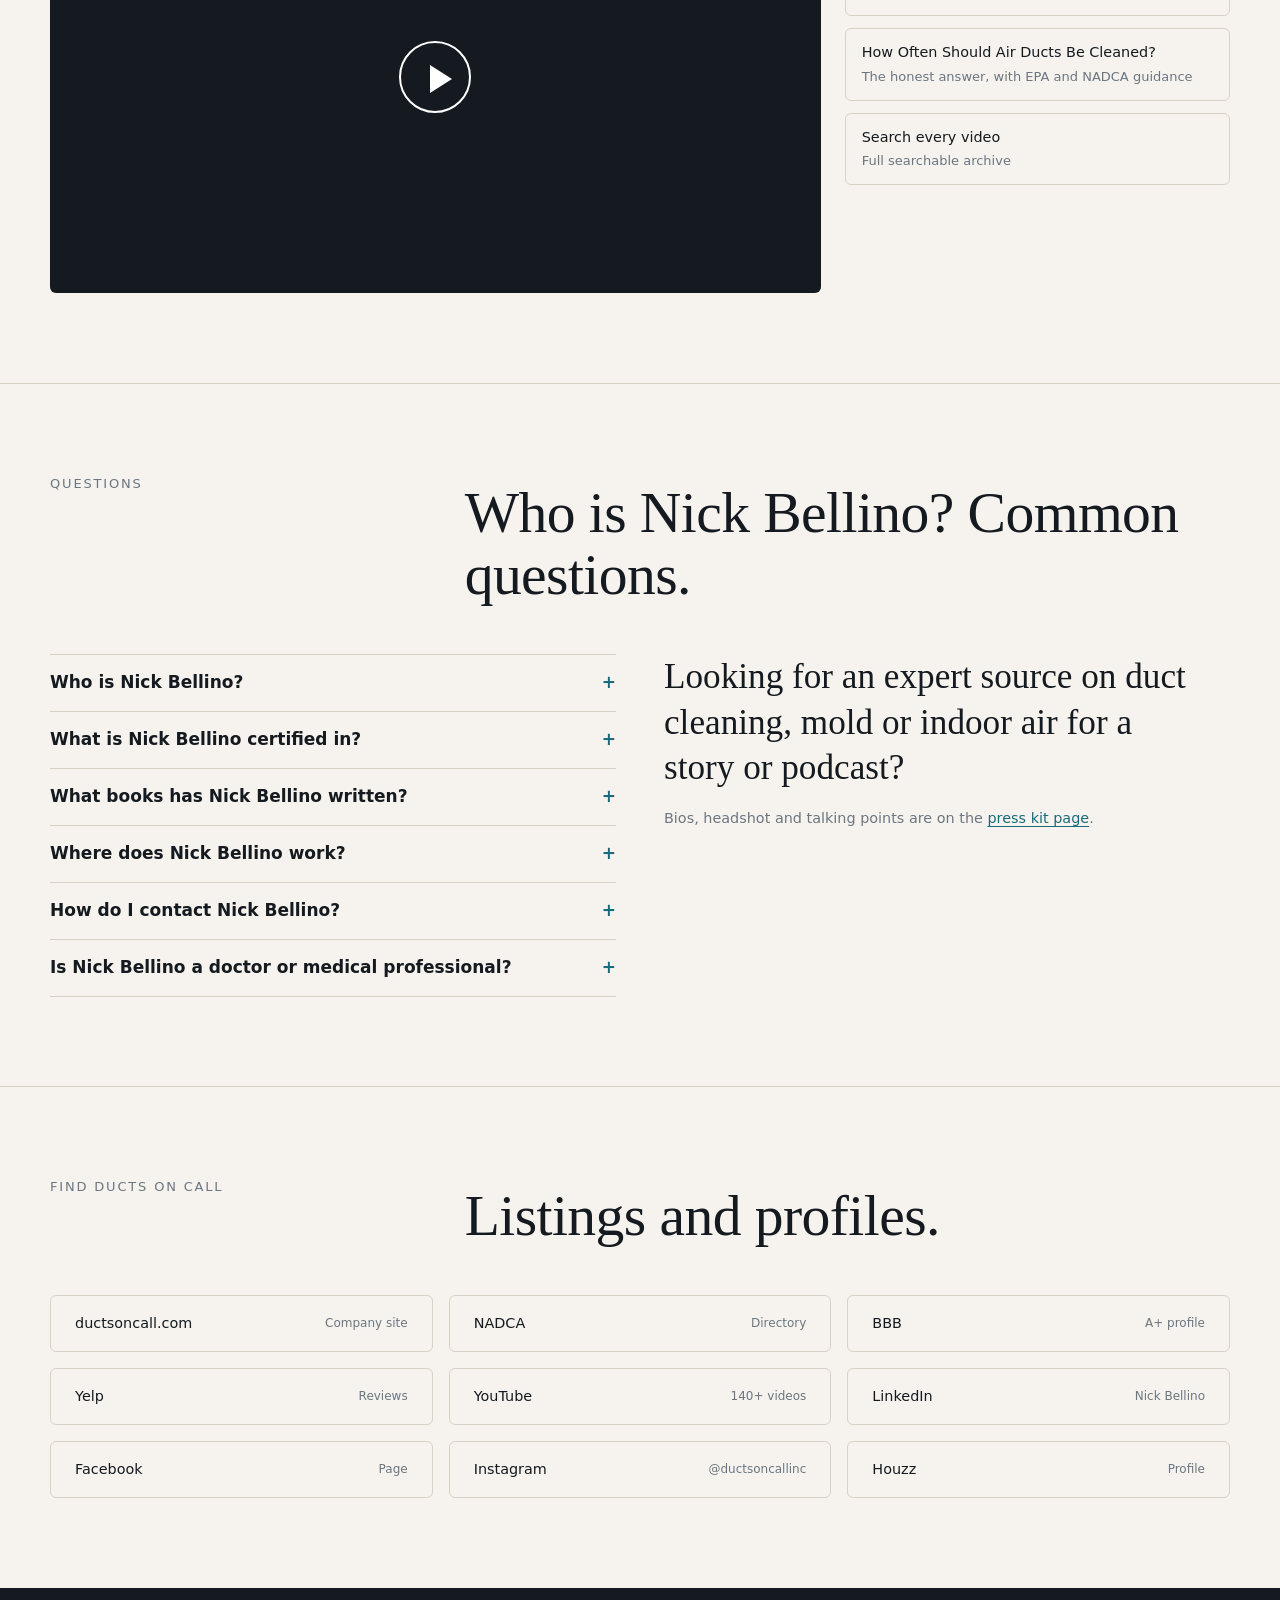
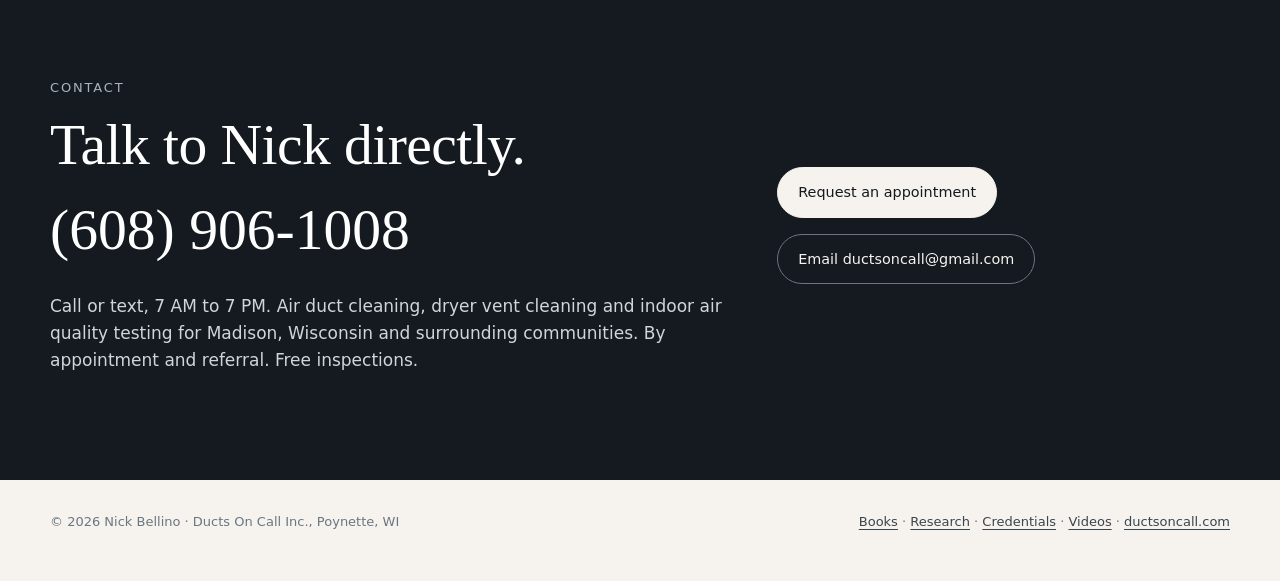
==== commit dffd0760: "Update book count to 21 (nine on indoor air); link to full catalog" ====
--- a/index.html
+++ b/index.html
@@ -4,11 +4,11 @@
 <meta charset="utf-8">
 <meta name="viewport" content="width=device-width, initial-scale=1">
 <title>Nick Bellino — NADCA-Certified Air Systems Cleaning Specialist, Author on Mold &amp; Indoor Air Quality | Madison, WI</title>
-<meta name="description" content="Nick Bellino is the owner of Ducts On Call Inc. in the Madison, Wisconsin area, a NADCA ASCS-certified air systems cleaning specialist, and the author of five books on mold, mycotoxins and indoor air quality.">
+<meta name="description" content="Nick Bellino is the owner of Ducts On Call Inc. in the Madison, Wisconsin area, a NADCA ASCS-certified air systems cleaning specialist, and the author of 21 books, nine of them on mold, mycotoxins and indoor air quality.">
 <link rel="canonical" href="https://ductsoncall-hub.github.io/nick-bellino/">
 <meta property="og:type" content="profile">
 <meta property="og:title" content="Nick Bellino — Indoor Air Quality Specialist &amp; Author, Madison WI">
-<meta property="og:description" content="Owner of Ducts On Call Inc., NADCA ASCS-certified, author of five books on mold, mycotoxins and indoor air quality.">
+<meta property="og:description" content="Owner of Ducts On Call Inc., NADCA ASCS-certified, author of 21 books, nine of them on mold, mycotoxins and indoor air quality.">
 <meta property="og:image" content="https://ductsoncall-hub.github.io/nick-bellino/assets/og-nick-bellino.jpg">
 <meta property="og:url" content="https://ductsoncall-hub.github.io/nick-bellino/">
 <meta name="twitter:card" content="summary_large_image">
@@ -28,7 +28,7 @@
       "url": "https://ductsoncall-hub.github.io/nick-bellino/",
       "image": "https://ductsoncall-hub.github.io/nick-bellino/assets/nick-portrait.jpg",
       "jobTitle": "Owner, Indoor Air Specialist",
-      "description": "NADCA ASCS-certified air systems cleaning specialist and author of five books on mold, mycotoxins and indoor air quality. Owner of Ducts On Call Inc., serving Madison, Wisconsin and surrounding areas.",
+      "description": "NADCA ASCS-certified air systems cleaning specialist and author of 21 books, nine of them on mold, mycotoxins and indoor air quality. Owner of Ducts On Call Inc., serving Madison, Wisconsin and surrounding areas.",
       "worksFor": { "@id": "https://ductsoncall-hub.github.io/nick-bellino/#business" },
       "telephone": "+1-608-906-1008",
       "address": { "@type": "PostalAddress", "addressLocality": "Poynette", "addressRegion": "WI", "postalCode": "53955", "addressCountry": "US" },
@@ -65,7 +65,7 @@
       "address": { "@type": "PostalAddress", "streetAddress": "N3303 County Highway J", "addressLocality": "Poynette", "addressRegion": "WI", "postalCode": "53955", "addressCountry": "US" },
       "areaServed": ["Madison, WI", "Sun Prairie, WI", "Waunakee, WI", "Middleton, WI", "Verona, WI", "Fitchburg, WI", "DeForest, WI", "Poynette, WI", "Portage, WI", "Lodi, WI", "Dane County, WI", "Columbia County, WI"]
     },
-    {"@type": "FAQPage", "@id": "https://ductsoncall-hub.github.io/nick-bellino/#faq", "mainEntity": [{"@type": "Question", "name": "Who is Nick Bellino?", "acceptedAnswer": {"@type": "Answer", "text": "Nick Bellino is the owner of Ducts On Call Inc., an air duct cleaning and indoor air quality company based in Poynette, Wisconsin that serves Madison and the surrounding Dane and Columbia County communities. He is a NADCA-certified Air Systems Cleaning Specialist (ASCS) and the author of five books on mold, mycotoxins and indoor air quality."}}, {"@type": "Question", "name": "What is Nick Bellino certified in?", "acceptedAnswer": {"@type": "Answer", "text": "Nick holds the Air Systems Cleaning Specialist (ASCS) certification from the National Air Duct Cleaners Association (NADCA) and an Indoor Air Quality Technician certification. Ducts On Call has been a NADCA member since February 2022 and is listed for residential and commercial work."}}, {"@type": "Question", "name": "What books has Nick Bellino written?", "acceptedAnswer": {"@type": "Answer", "text": "Five titles published in 2025, all available on Amazon: Indoor Air Quality: Mold, Mycotoxins, VOC's and Bacteria; Molds and Mycotoxins in Air Ducts: The Hidden Dangers; Indoor Air Quality: Science of Indoor Air Quality; Mycotoxins: What Is It?; and Mycotoxins Indoors. ThriftBooks also catalogs Mycotoxins and Molds: The Science."}}, {"@type": "Question", "name": "Where does Nick Bellino work?", "acceptedAnswer": {"@type": "Answer", "text": "Madison, Wisconsin and the surrounding area: Sun Prairie, Waunakee, Middleton, Verona, Fitchburg, DeForest, Stoughton, Poynette, Portage, Lodi and Columbus. Ducts On Call is based in Poynette, WI."}}, {"@type": "Question", "name": "How do I contact Nick Bellino?", "acceptedAnswer": {"@type": "Answer", "text": "Call or text (608) 906-1008 between 7 AM and 7 PM, email ductsoncall@gmail.com, or request an appointment through ductsoncall.com. For media and speaking inquiries, see the press kit page."}}, {"@type": "Question", "name": "Is Nick Bellino a doctor or medical professional?", "acceptedAnswer": {"@type": "Answer", "text": "Not a medical one. Nick holds a Doctor of Business Administration (DBA) from East Bridge University and is an indoor air specialist and author. He tests and reports what is in a building's air and recommends what the results support; he does not diagnose or treat health conditions."}}]},
+    {"@type": "FAQPage", "@id": "https://ductsoncall-hub.github.io/nick-bellino/#faq", "mainEntity": [{"@type": "Question", "name": "Who is Nick Bellino?", "acceptedAnswer": {"@type": "Answer", "text": "Nick Bellino is the owner of Ducts On Call Inc., an air duct cleaning and indoor air quality company based in Poynette, Wisconsin that serves Madison and the surrounding Dane and Columbia County communities. He is a NADCA-certified Air Systems Cleaning Specialist (ASCS) and the author of 21 books, nine of them on mold, mycotoxins and indoor air quality."}}, {"@type": "Question", "name": "What is Nick Bellino certified in?", "acceptedAnswer": {"@type": "Answer", "text": "Nick holds the Air Systems Cleaning Specialist (ASCS) certification from the National Air Duct Cleaners Association (NADCA) and an Indoor Air Quality Technician certification. Ducts On Call has been a NADCA member since February 2022 and is listed for residential and commercial work."}}, {"@type": "Question", "name": "What books has Nick Bellino written?", "acceptedAnswer": {"@type": "Answer", "text": "21 titles published in 2025 and 2026 across Amazon, Google Books, Walmart and ThriftBooks. Nine are about indoor air, including Indoor Air Quality: Mold, Mycotoxins, VOC's and Bacteria; Molds and Mycotoxins in Air Ducts: The Hidden Dangers; Mycotoxins and Molds: The Science; and Scary Truth about Molds Indoors. The rest cover business methods, philosophy, faith and personal growth. The full list with explainers is at nick-bellino.pplx.app."}}, {"@type": "Question", "name": "Where does Nick Bellino work?", "acceptedAnswer": {"@type": "Answer", "text": "Madison, Wisconsin and the surrounding area: Sun Prairie, Waunakee, Middleton, Verona, Fitchburg, DeForest, Stoughton, Poynette, Portage, Lodi and Columbus. Ducts On Call is based in Poynette, WI."}}, {"@type": "Question", "name": "How do I contact Nick Bellino?", "acceptedAnswer": {"@type": "Answer", "text": "Call or text (608) 906-1008 between 7 AM and 7 PM, email ductsoncall@gmail.com, or request an appointment through ductsoncall.com. For media and speaking inquiries, see the press kit page."}}, {"@type": "Question", "name": "Is Nick Bellino a doctor or medical professional?", "acceptedAnswer": {"@type": "Answer", "text": "Not a medical one. Nick holds a Doctor of Business Administration (DBA) from East Bridge University and is an indoor air specialist and author. He tests and reports what is in a building's air and recommends what the results support; he does not diagnose or treat health conditions."}}]},
     {
       "@type": "WebSite",
       "url": "https://ductsoncall-hub.github.io/nick-bellino/",
@@ -99,7 +99,7 @@
     <div>
       <p class="eyebrow">Nick Bellino · Owner, Ducts On Call Inc.</p>
       <h1>I find out what is in your air <em>before</em> I clean a single duct.</h1>
-      <p class="lede">NADCA-certified Air Systems Cleaning Specialist and author of five books on mold, mycotoxins and indoor air quality. I own and operate Ducts On Call in the Madison, Wisconsin area, answer the phone myself, and do the work myself.</p>
+      <p class="lede">NADCA-certified Air Systems Cleaning Specialist and author of 21 books, nine of them on mold, mycotoxins and indoor air quality. I own and operate Ducts On Call in the Madison, Wisconsin area, answer the phone myself, and do the work myself.</p>
       <div class="actions">
         <a class="btn" href="tel:+16089061008">Call or text (608) 906-1008</a>
         <a class="btn ghost" href="./books.html">See the books</a>
@@ -115,7 +115,7 @@
 <div class="wrap facts" aria-label="At a glance">
   <div><strong>ASCS</strong><span>NADCA Air Systems Cleaning Specialist</span></div>
   <div><strong>2022</strong><span>NADCA member since February 2022</span></div>
-  <div><strong>5 books</strong><span>on mold, mycotoxins &amp; indoor air</span></div>
+  <div><strong>21 books</strong><span>nine on mold, mycotoxins &amp; indoor air</span></div>
   <div><strong>140+</strong><span>educational videos on YouTube</span></div>
 </div>
 
@@ -129,7 +129,7 @@
       <div class="prose">
         <p>Most duct cleaning companies sell a cleaning. I start with a question: what is actually in this house's air? Mold, mycotoxins, VOCs, particulate, bacteria. Only then does it make sense to decide whether a mechanical cleaning will help, and how to do it properly: the whole system under vacuum, every register, grill and diffuser washed by hand, the home's air HEPA-filtered while the work happens.</p>
         <p>Ducts On Call Inc. has served Madison and the surrounding Dane and Columbia County communities since the company was founded, and has been a NADCA member since February 2022. I hold NADCA's Air Systems Cleaning Specialist (ASCS) certification and an Indoor Air Quality Technician certification, and the business is licensed and insured.</p>
-        <p>Because the science kept raising questions the trade was not answering, I started writing. The result is five books on indoor air, mold and mycotoxins published in 2025, plus a doctoral-level literature review on the economics of residential mold contamination.</p>
+        <p>Because the science kept raising questions the trade was not answering, I started writing. The result is 21 books published in 2025 and 2026, nine of them on indoor air, mold and mycotoxins, plus a doctoral-level literature review on the economics of residential mold contamination.</p>
       </div>
       <div>
         <p class="pull">If your ducts don't need cleaning, Nick will say so rather than sell the job.</p>
@@ -173,7 +173,7 @@
     <div class="section-head">
       <p class="eyebrow">Books</p>
       <div>
-        <h2>Five books on what you breathe indoors.</h2>
+        <h2>Nine books on what you breathe indoors.</h2>
         <p class="lede" style="margin-top:1rem">Written for homeowners, landlords, property managers and other technicians. Available on Amazon in Kindle and paperback.</p>
       </div>
     </div>
@@ -270,7 +270,7 @@
       <p class="eyebrow">Questions</p>
       <h2>Who is Nick Bellino? Common questions.</h2>
     </div>
-    <div class="two"><div><div class="faq"><details><summary>Who is Nick Bellino?</summary><p>Nick Bellino is the owner of Ducts On Call Inc., an air duct cleaning and indoor air quality company based in Poynette, Wisconsin that serves Madison and the surrounding Dane and Columbia County communities. He is a NADCA-certified Air Systems Cleaning Specialist (ASCS) and the author of five books on mold, mycotoxins and indoor air quality.</p></details><details><summary>What is Nick Bellino certified in?</summary><p>Nick holds the Air Systems Cleaning Specialist (ASCS) certification from the National Air Duct Cleaners Association (NADCA) and an Indoor Air Quality Technician certification. Ducts On Call has been a NADCA member since February 2022 and is listed for residential and commercial work.</p></details><details><summary>What books has Nick Bellino written?</summary><p>Five titles published in 2025, all available on Amazon: Indoor Air Quality: Mold, Mycotoxins, VOC's and Bacteria; Molds and Mycotoxins in Air Ducts: The Hidden Dangers; Indoor Air Quality: Science of Indoor Air Quality; Mycotoxins: What Is It?; and Mycotoxins Indoors. ThriftBooks also catalogs Mycotoxins and Molds: The Science.</p></details><details><summary>Where does Nick Bellino work?</summary><p>Madison, Wisconsin and the surrounding area: Sun Prairie, Waunakee, Middleton, Verona, Fitchburg, DeForest, Stoughton, Poynette, Portage, Lodi and Columbus. Ducts On Call is based in Poynette, WI.</p></details><details><summary>How do I contact Nick Bellino?</summary><p>Call or text (608) 906-1008 between 7 AM and 7 PM, email ductsoncall@gmail.com, or request an appointment through ductsoncall.com. For media and speaking inquiries, see the press kit page.</p></details><details><summary>Is Nick Bellino a doctor or medical professional?</summary><p>Not a medical one. Nick holds a Doctor of Business Administration (DBA) from East Bridge University and is an indoor air specialist and author. He tests and reports what is in a building's air and recommends what the results support; he does not diagnose or treat health conditions.</p></details></div></div>
+    <div class="two"><div><div class="faq"><details><summary>Who is Nick Bellino?</summary><p>Nick Bellino is the owner of Ducts On Call Inc., an air duct cleaning and indoor air quality company based in Poynette, Wisconsin that serves Madison and the surrounding Dane and Columbia County communities. He is a NADCA-certified Air Systems Cleaning Specialist (ASCS) and the author of 21 books, nine of them on mold, mycotoxins and indoor air quality.</p></details><details><summary>What is Nick Bellino certified in?</summary><p>Nick holds the Air Systems Cleaning Specialist (ASCS) certification from the National Air Duct Cleaners Association (NADCA) and an Indoor Air Quality Technician certification. Ducts On Call has been a NADCA member since February 2022 and is listed for residential and commercial work.</p></details><details><summary>What books has Nick Bellino written?</summary><p>21 titles published in 2025 and 2026 across Amazon, Google Books, Walmart and ThriftBooks. Nine are about indoor air, including Indoor Air Quality: Mold, Mycotoxins, VOC's and Bacteria; Molds and Mycotoxins in Air Ducts: The Hidden Dangers; Mycotoxins and Molds: The Science; and Scary Truth about Molds Indoors. The rest cover business methods, philosophy, faith and personal growth. The full list with explainers is at nick-bellino.pplx.app.</p></details><details><summary>Where does Nick Bellino work?</summary><p>Madison, Wisconsin and the surrounding area: Sun Prairie, Waunakee, Middleton, Verona, Fitchburg, DeForest, Stoughton, Poynette, Portage, Lodi and Columbus. Ducts On Call is based in Poynette, WI.</p></details><details><summary>How do I contact Nick Bellino?</summary><p>Call or text (608) 906-1008 between 7 AM and 7 PM, email ductsoncall@gmail.com, or request an appointment through ductsoncall.com. For media and speaking inquiries, see the press kit page.</p></details><details><summary>Is Nick Bellino a doctor or medical professional?</summary><p>Not a medical one. Nick holds a Doctor of Business Administration (DBA) from East Bridge University and is an indoor air specialist and author. He tests and reports what is in a building's air and recommends what the results support; he does not diagnose or treat health conditions.</p></details></div></div>
     <div><p class="pull">Looking for an expert source on duct cleaning, mold or indoor air for a story or podcast?</p><p class="small muted">Bios, headshot and talking points are on the <a href="./press.html">press kit page</a>.</p></div></div>
   </div>
 </section>
